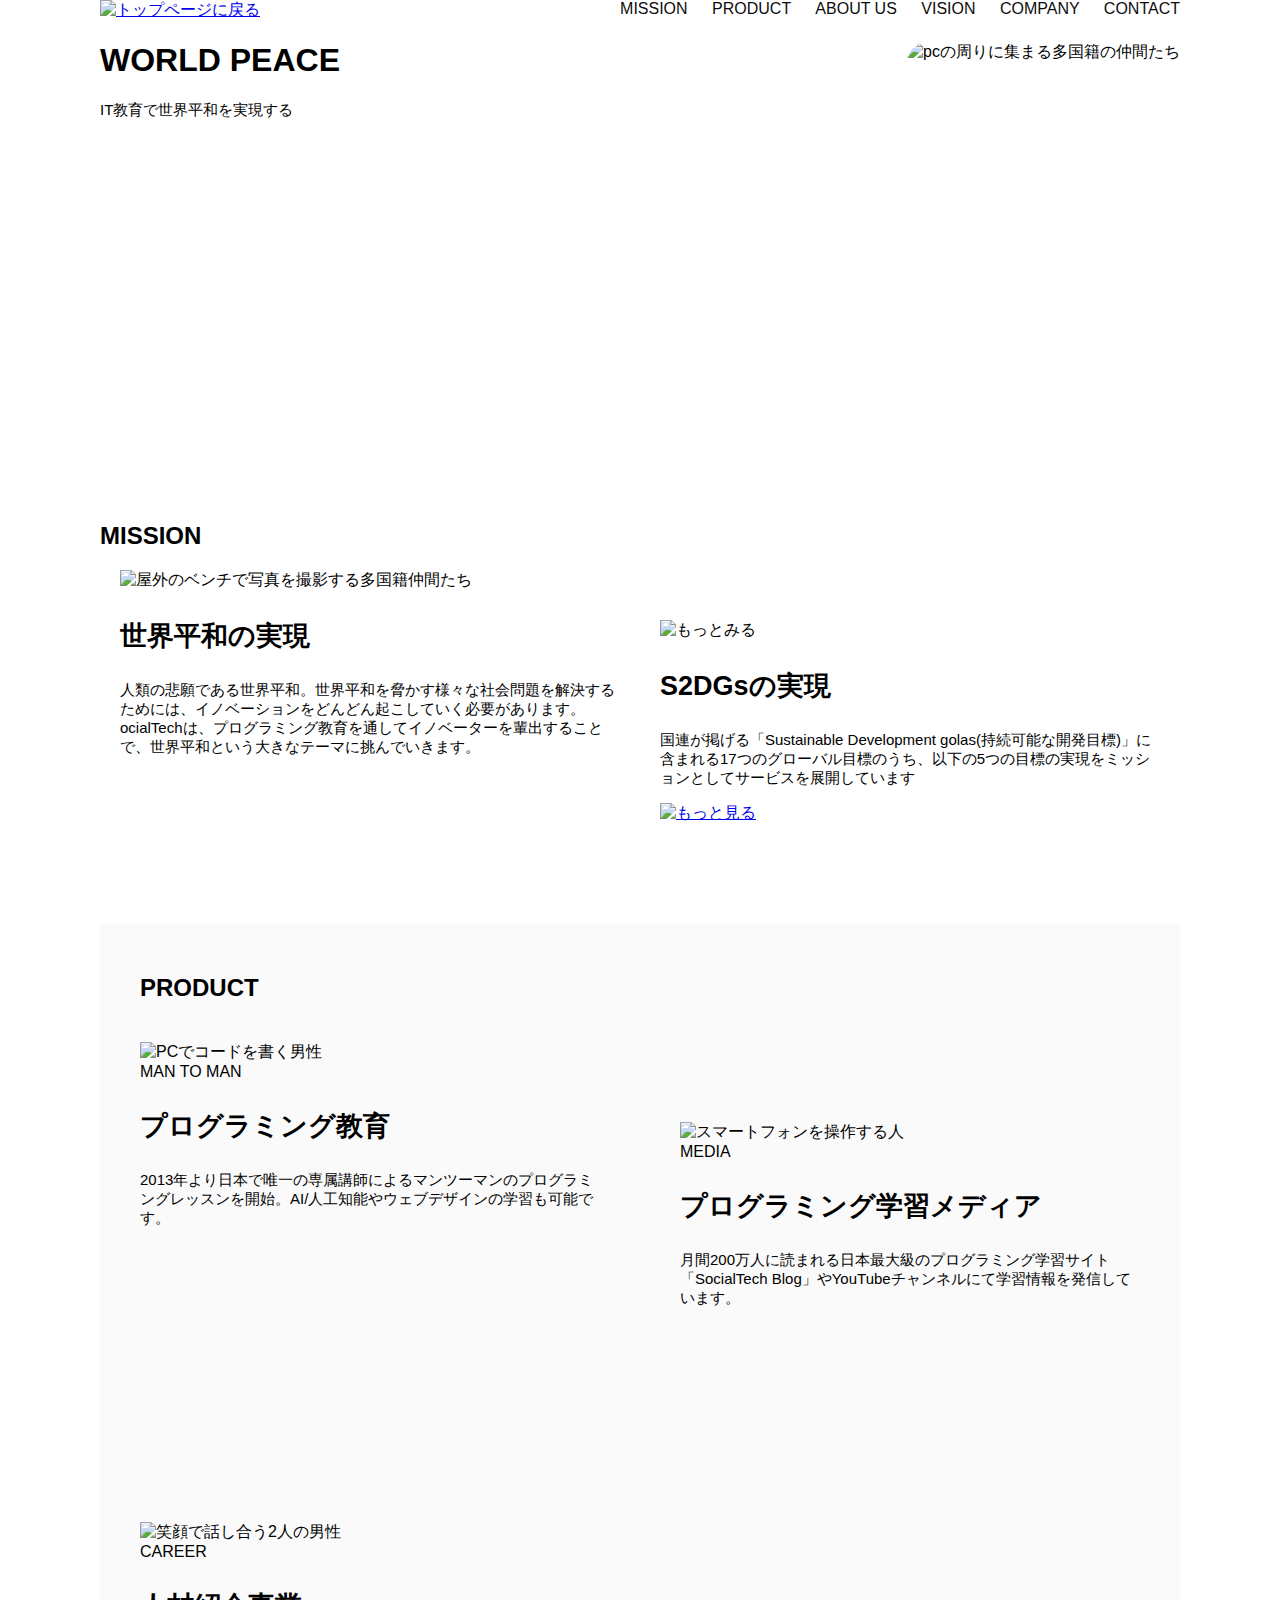
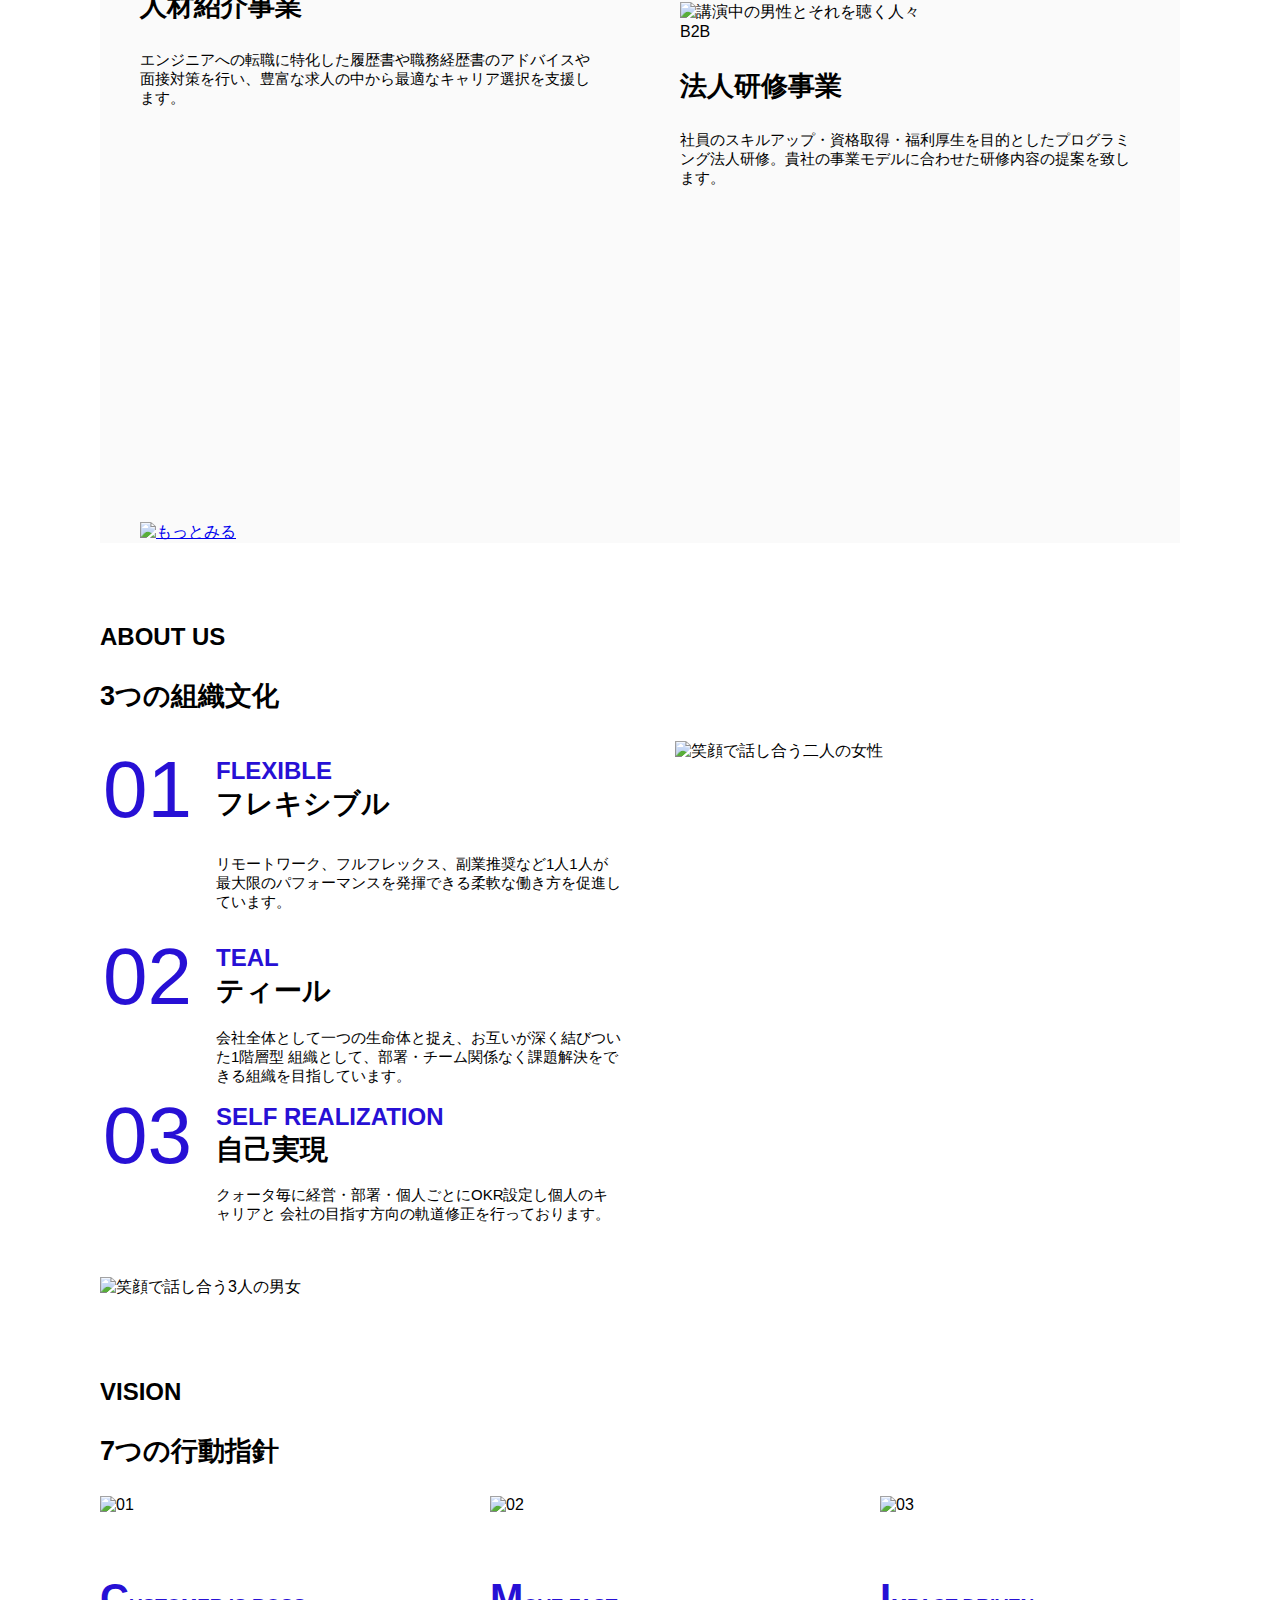
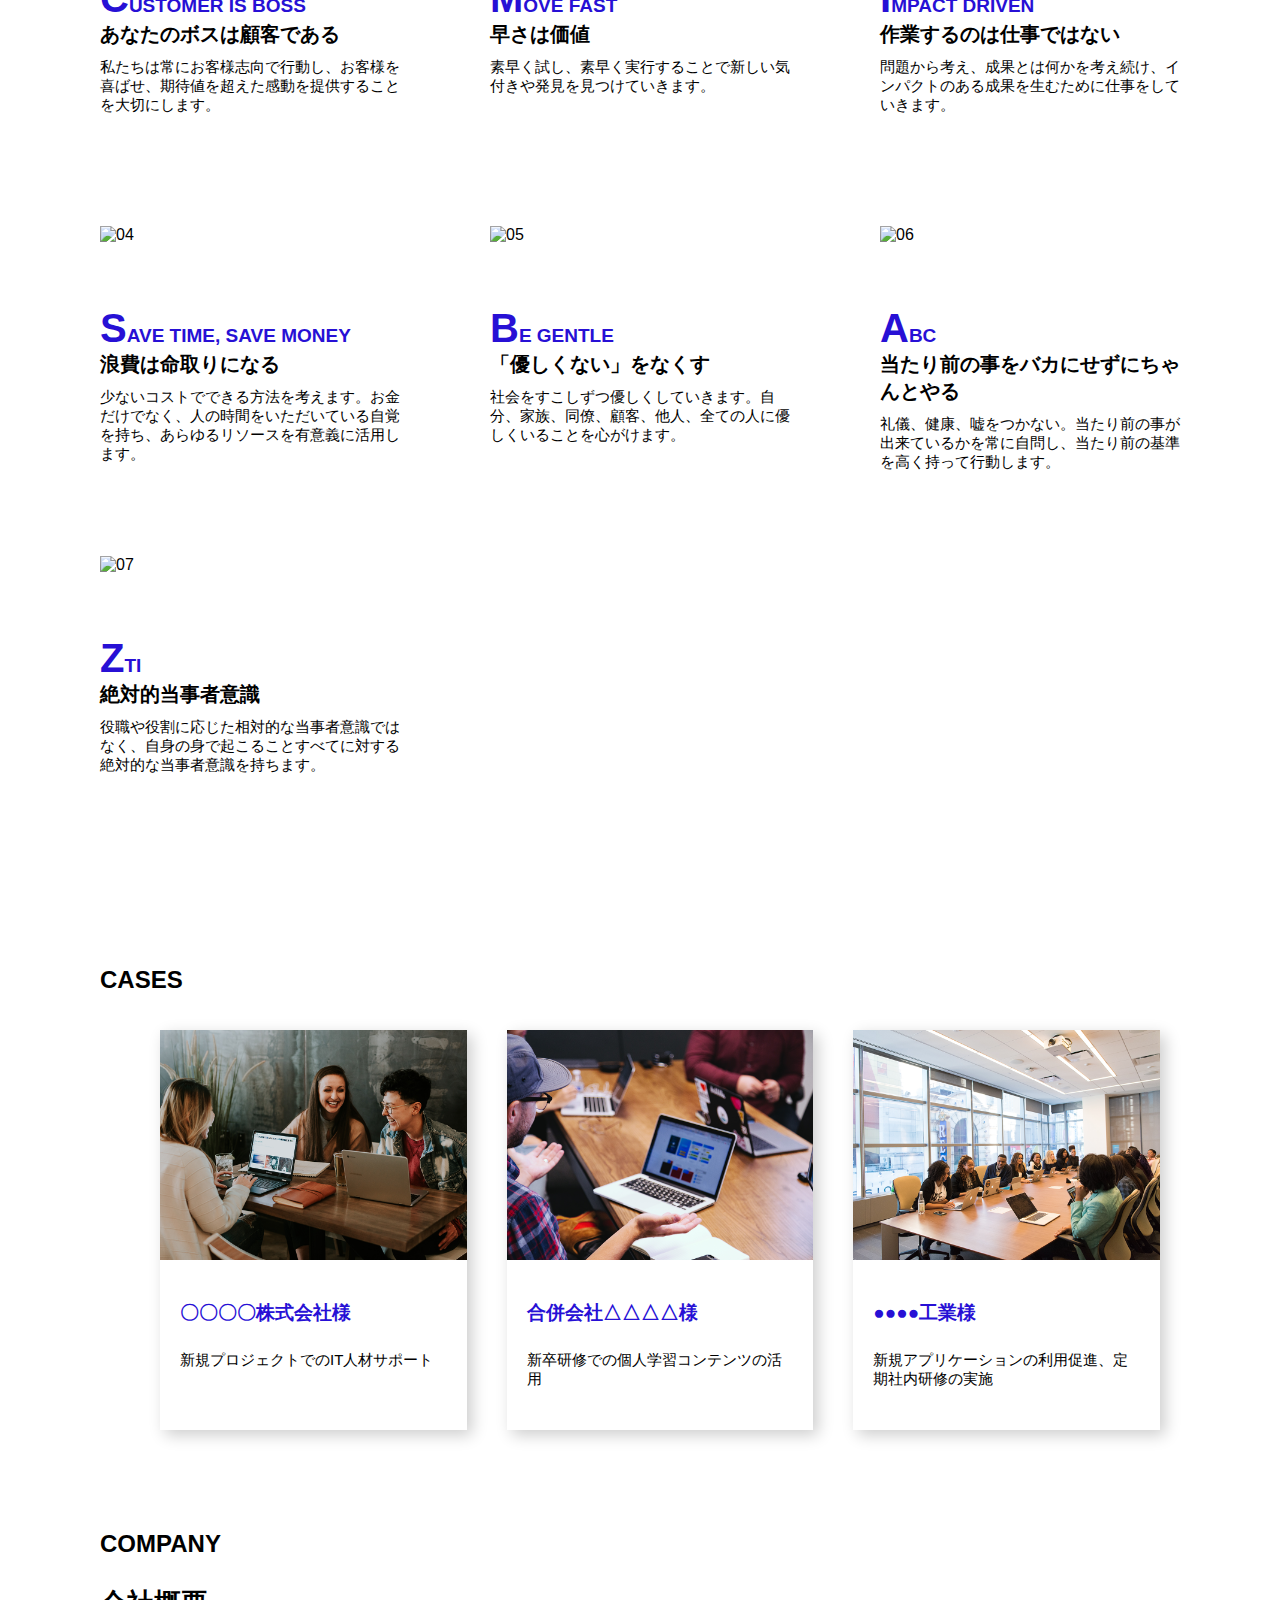
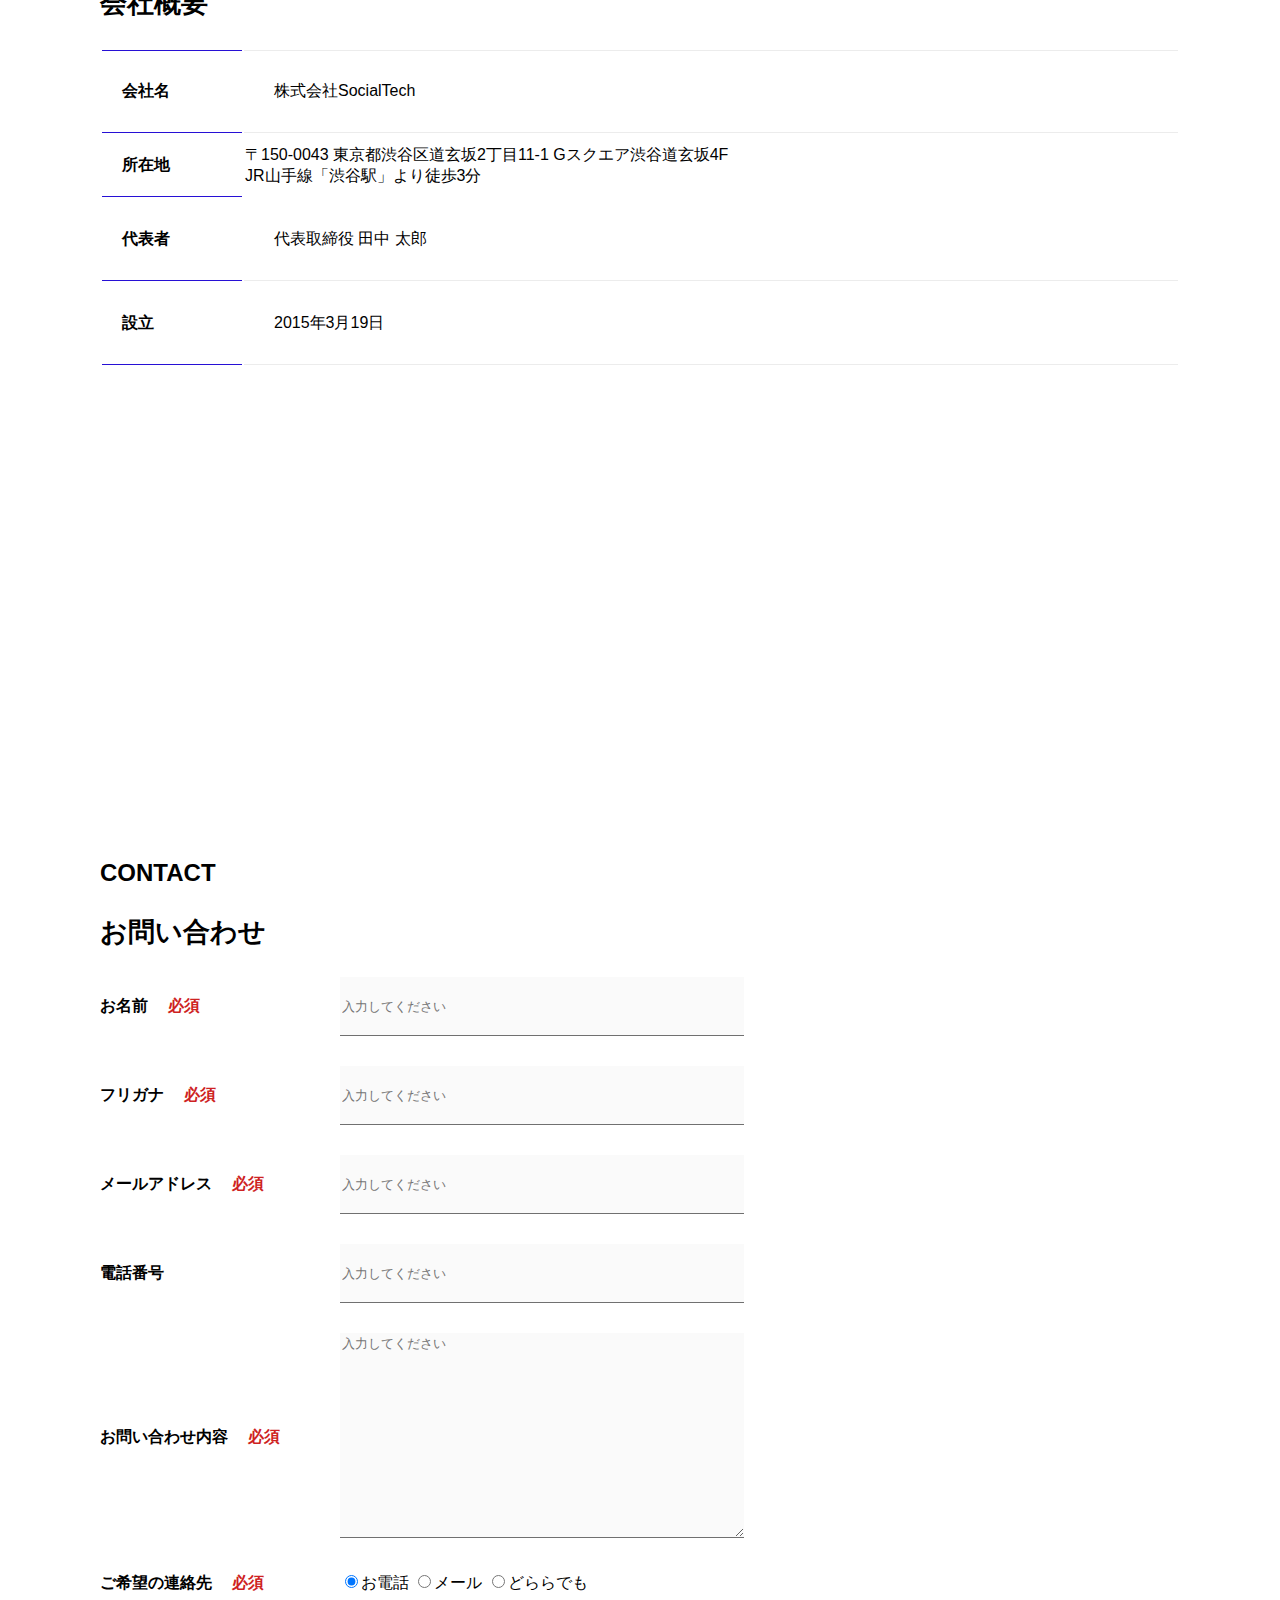
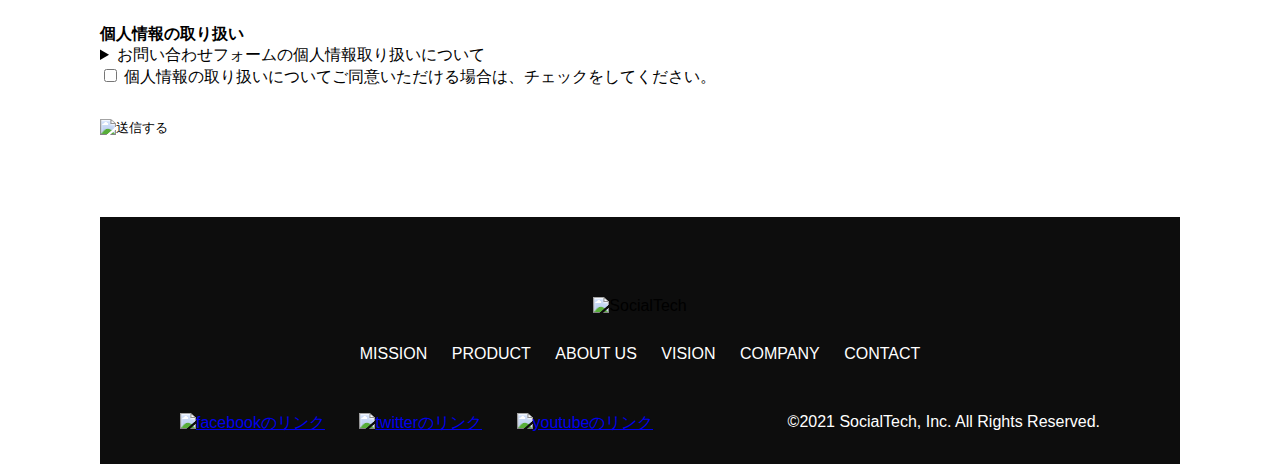
==== socialtech-kadai_012/index.html @ e7507e7c "socialtech-kadai_012" ====
<!DOCTYPE html>
<html>
<head>
    <title>SocialTech</title>
    <meta charset="utf8">
    <meta name="description" content="SocialTechはEdTech業界のリーディングカンパニーを目指します。">
    <meta name="viewport" content="width=device-width, initial-scale=1.0">
    <link rel="stylesheet" href="style.css">
</head>   
 <body>
  <header>
    <a href="index.html" id="logo"><img src="images/logo.png" alt="トップページに戻る"></a>
    <nav id="nav-pc">
     <a href="mission.html">MISSION</a>  
     <a href="product.html">PRODUCT</a> 
     <a href="index.html#aboutus">ABOUT US</a>
     <a href="index.html#vision">VISION</a>
     <a href="index.html#company">COMPANY</a>
     <a href="index.html#contact">CONTACT</a>
    </nav>
  </header>  
    <main>
        <article>
            <section id="main-visual">
                <div id="main-message">
                  <h1>WORLD PEACE</h1>
                  <p>IT教育で世界平和を実現する</p>  
                </div>
                <img src="images/index/index-main.png" alt="pcの周りに集まる多国籍の仲間たち">
            </section>
            <section id="mission">
                <h2 class="index-h2">MISSION</h2>
               <div id="mission-flex">
                <div>
                    <img id="mission-photo" src="images/index/index-mission.png" alt="屋外のベンチで写真を撮影する多国籍仲間たち">
                    <h3>世界平和の実現</h3>
                    <p>人類の悲願である世界平和。世界平和を脅かす様々な社会問題を解決するためには、イノベーションをどんどん起こしていく必要があります。ocialTechは、プログラミング教育を通してイノベーターを輩出することで、世界平和という大きなテーマに挑んでいきます。</p>
                </div> 
                 <div>  <!-- 子要素が横並びにならない原因わからず -->
                    <img id="s2dgs" src="images/index/s2dgs.png" alt="もっとみる">
                    <h3>S2DGsの実現</h3>
                    <P>国連が掲げる「Sustainable Development golas(持続可能な開発目標)」に含まれる17つのグローバル目標のうち、以下の5つの目標の実現をミッションとしてサービスを展開しています</P>
                    <a href="mission.html"><img src="images/button-more.png" alt="もっと見る"></a>
                </div>
               </div>
            </section>
            <section id="product"> 
                <h2 class="index-h2">PRODUCT</h2>
                    <div>
                      <div id="product-left">
                        <div>
                            <img class="product-photo" src="images/index/index-mantoman.png" alt="PCでコードを書く男性">
                            <div class="product-explain">
                              <span>MAN TO MAN</span>
                              <h3>プログラミング教育</h3>
                              <p>2013年より日本で唯一の専属講師によるマンツーマンのプログラミングレッスンを開始。AI/人工知能やウェブデザインの学習も可能です。</p>
                            </div>
                            </div>
                            <div>
                      <img class="product-photo" src="images/index/index-career.png" alt="笑顔で話し合う2人の男性">
                      <div class="product-explain">
                        <span>CAREER</span>
                        <h3>人材紹介事業</h3>
                        <p>エンジニアへの転職に特化した履歴書や職務経歴書のアドバイスや面接対策を行い、豊富な求人の中から最適なキャリア選択を支援します。</p>
                      </div>
                    </div>
                  </div>
                        <div id="product-right">
                            <div>
                                <img class="product-photo" src="images/index/index-media.png" alt="スマートフォンを操作する人">
                                <div class="product-explain">
                                  <span>MEDIA</span>
                                  <h3>プログラミング学習メディア</h3>
                                  <p>月間200万人に読まれる日本最大級のプログラミング学習サイト「SocialTech Blog」やYouTubeチャンネルにて学習情報を発信しています。</p>
                                </div>
                              </div>
                              <div>
                                <img class="product-photo" src="images/index/index-b2b.png" alt="講演中の男性とそれを聴く人々">
                                <div class="product-explain">
                                  <span>B2B</span>
                                  <h3>法人研修事業</h3>
                                  <p>社員のスキルアップ・資格取得・福利厚生を目的としたプログラミング法人研修。貴社の事業モデルに合わせた研修内容の提案を致します。</p>
                                </div>
                              </div>
                            </div>
                            </div>
                            <div>
                            <a id="product-more" href="product.html">
                              <img src="images/button-more.png" alt="もっとみる">
                            </a>
                            </div>
            </section>
            <section id="aboutus">
              <h2 class="index-h2">ABOUT US</h2>
              <h3>3つの組織文化</h3>
              <div>
                <table class="culture-table">
                <tr>
                  <td>
                    <span class="culture-num">01</span>
                  </td>
                <td>
                <span class="culture-en">FLEXIBLE</span>
                <span class="culture-jp">フレキシブル</span>
                </td>
                </tr>
                <td>

                </td>
                <td>
                  <p class="cultute-description">リモートワーク、フルフレックス、副業推奨など1人1人が最大限のパフォーマンスを発揮できる柔軟な働き方を促進しています。</p>
                </td>             
              </tr>
              <tr>
                <td>
                  <span class="culture-num">02</span>
                </td>
              <td>
                <span class="culture-en">TEAL</span>
                <span class="culture-jp" >ティール</span>
              </td>
              <tr>               
              </tr>
              <td>

              </td>
              <td>
                <p class="culture-discription">
              会社全体として一つの生命体と捉え、お互いが深く結びついた1階層型
                組織として、部署・チーム関係なく課題解決をできる組織を目指しています。  
                </p>
              </td>
            </tr>
              <tr>       
              <td>
                <span class="culture-num">03</span>
              </td>
              <td>
                <span class="culture-en">SELF REALIZATION</span>
                <span class="culture-jp">自己実現</span>
              </td>
              </tr>
              <tr>
                <td>

                </td>
                <td>
                  <p class="culture-discription">
                    クォータ毎に経営・部署・個人ごとにOKR設定し個人のキャリアと
                    会社の目指す方向の軌道修正を行っております。
                  </p>
                </td>
              </tr>
            </table>
            <img class="culture-img" src="images/index/index-aboutus1.png" alt="笑顔で話し合う二人の女性">
              </div>
              <img class="culture-img2" src="images/index/index-aboutus2.png" alt="笑顔で話し合う3人の男女">
            </section>
        </article>
        <section id="vision">
          <h2 class="index-h2">VISION</h2>
          <h3>7つの行動指針</h3>
          <div>
            <div class="vision-box">
              <img src="images/index/vision-01.png" alt="01">
              <span>
                <h4>CUSTOMER IS BOSS</h4>
                <h5>あなたのボスは顧客である</h5>
                <p>私たちは常にお客様志向で行動し、お客様を喜ばせ、期待値を超えた感動を提供することを大切にします。</p>
              </span>
            </div>
             <div class="vision-box">
               <img src="images/index/vision-02.png" alt="02">
               <span>
                 <h4>MOVE FAST</h4>
                 <h5>早さは価値</h5>
                 <p>素早く試し、素早く実行することで新しい気付きや発見を見つけていきます。</p>
               </span>
             </div>
             <div class="vision-box">
               <img src="images/index/vision-03.png" alt="03">
               <span>
                 <h4>IMPACT DRIVEN</h4>
                 <h5>作業するのは仕事ではない</h5>
                 <p>問題から考え、成果とは何かを考え続け、インパクトのある成果を生むために仕事をしていきます。</p>
               </span>
             </div>
             <div class="vision-box">
               <img src="images/index//vision-04.png" alt="04">
               <span>
                 <h4>SAVE TIME, SAVE MONEY</h4>
                 <h5>浪費は命取りになる</h5>
                 <p>少ないコストでできる方法を考えます。お金だけでなく、人の時間をいただいている自覚を持ち、あらゆるリソースを有意義に活用します。</p>
               </span>
             </div>
             <div class="vision-box">
               <img src="images/index/vision-05.png" alt="05">
               <span>
                 <h4>BE GENTLE</h4>
                 <h5>「優しくない」をなくす</h5>
                 <p>社会をすこしずつ優しくしていきます。自分、家族、同僚、顧客、他人、全ての人に優しくいることを心がけます。</p>
               </span>
             </div>
             <div class="vision-box">
               <img src="images/index/vision-06.png" alt="06">
               <span>
                 <h4>ABC</h4>
                 <h5>当たり前の事をバカにせずにちゃんとやる</h5>
                 <p>礼儀、健康、嘘をつかない。当たり前の事が出来ているかを常に自問し、当たり前の基準を高く持って行動します。</p>
               </span>
             </div>
             <div class="vision-box">
               <img src="images/index/vision-07.png" alt="07">
               <span>
                 <h4>ZTI</h4>
                 <h5>絶対的当事者意識</h5>
                 <p>役職や役割に応じた相対的な当事者意識ではなく、自身の身で起こることすべてに対する絶対的な当事者意識を持ちます。</p>
               </span>
             </div>
          </div>
        </section>
        <section id="cases">
          <h2 class="index-h2">CASES</h2>
          <ul>
            <li class="case-card">
          <img class="case-img" src="images/index/case-1.png" alt="仲良く語り合う3人">
          <div class="case-info">
            <h4 class="case-name">〇〇〇〇株式会社様</h4>
            <p class="case-contect">新規プロジェクトでのIT人材サポート</p>
          </div>
        </li>
          <li class="case-card">
          <img class="case-img" src="images/index/case-2.png" alt="PCでコンテンツを見る">
         <div class="case-info">
          <h4 class="case-name">合併会社△△△△様</h4>
          <p class="case-contect">新卒研修での個人学習コンテンツの活用</p>
         </div>
        </li>
        <li class="case-card">
          <img class="case-img" src="images/index/case-3.png" alt="社内研修中の会議室">
         <div class="case-info">
          <h4 class="case-name">●●●●工業様</h4>
          <p class="case-contect">新規アプリケーションの利用促進、定期社内研修の実施</p>
         </div>
        </li>
         </ul>
        </section>
        <section id="company">
            <h2 class="index-h2">COMPANY</h2>
            <h3>会社概要</h3>
            <table id="company-table">
              <tr>
                <th class="tableheader-first">会社名</th>
                <td class="cell-first">株式会社SocialTech</td>
              </tr>
              <tr>               
                <th class="tableheader">所在地</th>
                <td class="clel">〒150-0043 東京都渋谷区道玄坂2丁目11-1 Gスクエア渋谷道玄坂4F<br>JR山手線「渋谷駅」より徒歩3分</td>
              </tr>
              <tr>
                <th class="tableheader">代表者</th>
                <td class="cell">代表取締役 田中 太郎</td>
              </tr>
              <tr>
                <th class="tableheader">設立</th>
                <td class="cell">2015年3月19日</td>
              </tr>
            </table>
            <iframe src="https://www.google.com/maps/embed?pb=!1m18!1m12!1m3!1d3241.77717498251!2d139.693594875655!3d35.6578611725948!2m3!1f0!2f0!3f0!3m2!1i1024!2i768!4f13.1!3m3!1m2!1s0x60188b55ffeaaaab%3A0x552bb81dbe5fefb7!2z44CSMTUwLTAwNDMg5p2x5Lqs6YO95riL6LC35Yy66YGT546E5Z2C77yS5LiB55uu77yR77yR4oiS77yR77yR!5e0!3m2!1sja!2sjp!4v1704003211341!5m2!1sja!2sjp" width="600" height="450" style="border:0;" allowfullscreen="" loading="lazy" referrerpolicy="no-referrer-when-downgrade">
            </iframe>
        </section>
        <section id="contact">
           <h2 class="index-h2">CONTACT</h2>
           <h3>お問い合わせ</h3>
           <form>
            <div>
            <div class="contact-heading">
             <label class="contact-label">お名前<span class="contact-span">必須</span></label> 
            </div>
            <div>
              <input type="text" name="name" placeholder="入力してください" class="contact-textbox">
            </div>
          </div>
          <div>
            <div class="contact-heading">
              <label class="contact-label">フリガナ<span class="contact-span">必須</span></label>
            </div>
            <div>
              <input type="text" name="hurigana" placeholder="入力してください" class="contact-textbox">
            </div>
          </div>
          <div>
            <div class="contact-heading">
              <label class="contact-label">メールアドレス<span class="contact-span">必須</span></label>
            </div>
          <div>
            <input type="text" name="email" placeholder="入力してください" class="contact-textbox">
          </div>
          </div>
          <div>
            <div class="contact-heading">
              <label class="contact-label">電話番号</label>
            </div>
            <div>
              <input type="text" name="tel" placeholder="入力してください" class="contact-textbox">
            </div>
          </div>
          <div>
            <div class="contact-heading">
              <label class="contact-label">お問い合わせ内容<span class="contact-span">必須</span></label>
            </div>
            <div>
              <textarea  class="contact-textarea" placeholder="入力してください" name="message"></textarea>
            </div>
          </div>
          <div>
            <div class="contact-heading">
              <label class="contact-label">ご希望の連絡先<span class="contact-span">必須</span></label>
            </div>
            <div>
              <input class="radiobutton" type="radio" value="tel" name="contact" checked><label>お電話</label>
              <input class="radiobutton" type="radio" value="mail" name="contact"><label>メール</label>
              <input class="radiobutton" type="radio" value="both" name="contact"><label>どららでも</label>
            </div>
            </div>
            <div class="contact-heading">
              <div class="contact-label">
                <label class="contact-label">個人情報の取り扱い</label>
              </div>
              <div>
                <details>
                  <summary>お問い合わせフォームの個人情報取り扱いについて</summary>
                  <div>
                    <span>1,組織の名称又は氏名</span><br>
                    株式会社SocialTech<br><br>
                    <span>２．個人情報保護管理者（若しくはその代理人）の氏名又は職名、所属及び連絡先
                     鈴木 一郎 コーポレート部</span><br>
                     メールアドレス:support@socialtech.net<br>
                   TEL:03-xxxx-xxxx<br>
                   <span>３．個人情報の利用目的</span><br>
                   ・本サービス及び本サービスに関連する情報の提供又はそれらに関する連絡のため<br>
                   ・ユーザーの本人確認のため<br>
                   ・当社サービスのご案内のため<br>
                   ・当社の商品等の広告または宣伝（電子メールによるものを含むものとします。）<br><br>
                   <span>４．個人情報の取り扱い業務の委託</span><br>
                   個人情報の取扱業務の全部または一部を外部に業務委託する場合があります。<br>
                   その際、弊社は、個人情報を適切に保護できる管理体制を敷き実行していることを条件として<br>
                   委託先を厳選したうえで、機密保持契約を委託先と締結し、お客様の個人情報を厳密に管理させます。<br><br>
                   <span>５．個人情報の開示等の請求</span><br>
                   お客様は、弊社に対してご自身の個人情報の開示等（利用目的の通知、開示、内容の訂正・追加・削除、利用の停止または消去、第三者への提供の停止）に関して、当社問合わせ窓口に申し出ることができます。<br>
                   その際、弊社はお客様ご本人を確認させていただいたうえで、合理的な期間内に対応いたします。<br><br>
                   なお、個人情報に関する弊社問合わせ先は、次の通りです。<br><br>
                   株式会社SocialTech 個人情報問合せ窓口<br>
                   〒150-0043 東京都渋谷区道玄坂2丁目11-1 Ｇスクエア渋谷道玄坂 4F<br>
                   メールアドレス:support@socialtech.net TEL:03-xxxx-xxxx<br><br>
                   <span>６．個人情報を提供されることの任意性について</span><br><br>
                   お客様がご自身の個人情報を弊社に提供されるか否かは、お客様のご判断によりますが、もしご提供されない場合には、適切なサービスが提供できない場合がありますので予めご了承ください。
                  </div>
                </details>
                <input type="checkbox" name="agree">
                <span>個人情報の取り扱いについてご同意いただける場合は、チェックをしてください。</span>
              </div>
            </div>
            <input type="image" src="images/button-submit.png" alt="送信する">
           </form>
        </section>

        <footer>
          <div id="footer-logo">
            <img src="images/logo-sp.png" alt="SocialTech">
          </div>
          <div id="footer-link">
            <a href="mission.html">MISSION</a>
            <a href="product.html">PRODUCT</a>
            <a href="index.html#aboutus">ABOUT US</a>
            <a href="index.html#vision">VISION</a>
            <a href="index.html#company">COMPANY</a>
            <a href="index.html#contact">CONTACT</a>
          </div>  
          <div id="sns-footer">
            <a href="https://www.facebook.com/sejuku2013"><img src="images/button-facebook.png" alt="facebookのリンク"></a>
            <a href="https://twitter.com/samuraijuku"><img src="images/button-twitter.png" alt="twitterのリンク"></a>  
            <a href="https://www.youtube.com/channel/UCCFOQO5aDK0xXam4cUQXT8g"><img src="images/button-youtube.png" alt="youtubeのリンク"></a>
            <span id="copyright">&copy;2021 SocialTech, Inc. All Rights Reserved.</span>
          </div>
      </footer>
    </main>
  </body>  
  </html>
---- socialtech-kadai_012/style.css ----
body{font-family:  "Source Sans Pro", "Hiragino Kaku Gothic ProN", Meiryo, Arial, sans-serif;}
p{font-size: 15px;}
body{
    max-width: 1080px; 
    min-width: 960px;
    margin: 0 auto 0 auto;
}
header{
    display: flex;
    justify-content: space-between;
}
nav-pc{
    text-align: right;
    font-size: 14px;
    padding: top 15px;
}
#nav-pc>a{
    text-decoration: none;
    margin-left:20px ;
}
#nav-pc>a:link{
    color: #0d0d0d;
}
#nav-pc>a:visited{
    color: #0d0d0d;
}
#nav-pc>a:hover{
    color: #0d0d0d;
    text-decoration: underline;
}
#nav-pc>a:active{
    color: #0d0d0d;
}
#main-visual{
    position: relative;
    height: 400px;
}
#main-mesage{
    position: absolute;
    top: 0px; left: 0px;
    background-color: #2710d5;
    color: #ffffff;
    border-radius:0 0 476px 0 ;
    max-width: 620px;
    height: 100%;
    width: 100%;
    z-index: 11;
}
#main-mesage>h1{
    font-size: 60px;
    font-weight: bold;
    margin: 100px 0 0 50px;
}
#main-mesage>p{
    font-size: 28px;
    margin: 0 0 0 50px;
}
#main-visual > img {
    max-width: 620px;
    border-radius: 476px 0 0 0;
    position: absolute;
    top: 0;
    right: 0;
    z-index: 10;
}
h2{
    margin: 40px 0 0 0;
}
h2::after{
    content: url(images/line.png);
    margin-left: 10px;
}
h3{
    font-size: 27px;
}
#mission-flex{
    width: 100%;
    display: flex;
}
#mission{
    margin: 80px auto 80px auto;
    width: 100%;
}
#mission {
    margin: 80px auto 80px auto;
    width: 100%;
  }
  
  #mission-flex {
    width: 100%;
    display: flex;
  }
  #mission-flex>div{
    width: 50%;
    margin: 20px;
  }
  #mission-photo{
    width: 100%;
  }
  #s2dgs{
    margin-top: 50px;
    width: 100%;
  }
  #product {
    background-color: #fafafa;
    margin: 80px 0 80px 0;
    padding: 10px 40px 0px 40px;
  }
  
  /* 外枠 */
  #product > div {
    margin-top: 40px;
    display: flex;
  }
  
  /* 左のカラム */
  #product-left {
    width: 50%;
    margin-right: 20px;
  }
  
  /* 右のカラム */
  #product-right {
    width: 50%;
    margin-left: 20px;
    margin-top: 80px;
  }
  
  /* 画像＋説明の枠 */
  #product-left > div {
    position: relative;
    height: 480px;
    margin-right: 20px;
  }
  #product-right > div {
    position: relative;
    height: 480px;
    margin-left: 20px;}
    #aboutus{
       margin: 80px auto 80px auto;
    }
    #aboutus>div{
      display: flex;
    }
    .culture-img{
      width: 100%;
      align-self: flex-start;
    }
    .culture-img2{
      margin-top: 50px;
      width: 100%;
    }
    .culture-table{
      margin-right: 50px;
     }
     .culture-num{
      font-size: 80px;
      color: #2710d5;
      margin: 0 20px 0 0;
     }
     .culture-en{
      color: #2710d5;
      font-weight: bold;
      font-size: 24px;
      display: block;
     }
     .culture-jp{
      font-size: 28px;
      font-weight: bold;
     }
     .culture-discription{
      margin: 0;
     }
     footer{
      background-color: #0d0d0d;
      text-align: center;
      padding: 80px 80px 30px 80px;
       }
       #footer-logo{
          margin-bottom: 30px;
       }
       #footer-link{
        margin-bottom: 50px;
       }
       #footer-link>a{
        text-decoration: none;
        margin: 10px;
       }
       #footer-link>a:link{
        color: #ffffff;
       }
       #fooetr-link>a:visited{
        color: #ffffff;
       }
       #footer-link>a:hover{
        color: #ffffff;
        text-decoration: underline;
       }
       #footer-link>a:active{
        color: #ffffff;
       }
       
       #footer-link {
        margin-bottom: 50px;
      }
      #footer-link > a {
        text-decoration: none;
        margin: 10px;
      }
      #footer-link > a:link {
        color: #ffffff;
      }
      #footer-link > a:visited {
        color: #ffffff;
      }
      #footer-link > a:hover {
        color: #ffffff;
        text-decoration: underline;
      }
      #footer-link > a:active {
        color: #ffffff;
      }  
      #sns-footer{
        text-align: left;
        width: 100%;
      }
      #sns-footer>a{
        margin-right: 30px;
      }
      #copyright{
        color: #ffffff;
        float: right;
      }
      #vision {
        margin: 80px auto 80px auto;
      }
      
      /* セクション内の外枠 */
      #vision > div {
        width: 100%;
        display: flex;
        justify-content: space-between;
        flex-wrap: wrap;
      }
      
      /* 7つの行動指針の枠 */
      .vision-box {
        width: 300px;
        height: 300px;
        margin-bottom: 30px;
        position: relative;
      }
      .vision-box>img{
        width: 100%;
        height: auto;
        position: absolute;
       top: 0;
       left: 0;
       z-index: 30;
      }
      .vision-box>span{
        position: absolute;
        top: 0;
        left: 0;
        z-index: 31;
        margin-right: 20;
      }
      .vision-box>span>h4{
        color:  #2710d5;
        font-size: 19px;
        margin: 80px 0 0 0;
      }
      .vision-box>span>h4::first-letter{
        font-size: 40px;
      }
      .vision-box>span>h5{
        font-size: 20px;
        margin: 0 0 0 0 ;
      }
      .vision-box>span>p{
        margin: 10px 0 0 0 ;
      }
      #company{
        margin: 80px auto 80px auto;
      }
   #company-table {
    width: 100%;
  }
 
  .tableheader {
    text-align: left;
    padding: 20px;
    border-bottom-color: #2710d5;
    border-bottom-width: 1px;
    border-bottom-style: solid;
    width: 100px;
  }
 
  .tableheader-first {
    text-align: left;
    padding: 20px;
    border-bottom-color: #2710d5;
    border-bottom-width: 1px;
    border-bottom-style: solid;
    border-top-color: #2710d5;
    border-top-width: 1px;
    border-top-style: solid;
    width: 100px;
  }
 
  .cell {
    padding: 30px;
    border-bottom-color: #ececec;
    border-bottom-width: 1px;
    border-bottom-style: solid;
  }
 
  .cell-first {
    padding: 30px;
    border-bottom-color: #ececec;
    border-bottom-width: 1px;
    border-bottom-style: solid;
    border-top-color: #ececec;
    border-top-width: 1px;
    border-top-style: solid;
  }
  #company>iframe{
    width: 100%;
    height: 368px;
    margin-top: 40px;
  }
  #contact{
    margin: 80px auto 80px auto;
  }
  #contact>form>div{
    display: flex;
    flex-direction: row;
    flex-wrap: wrap;
    padding-bottom: 30px;
  }
  .contact-heading{
    width: 240px;
    align-self: center;
  }
  .contact-label{
    font-weight: bold;
  }
  .contact-span{
    color:  #ce2222;
    margin: 0 0 0 20px;
    font-weight: bold;
  }
  .contact-textbox{
    border-top: 0;
    border-left: 0;
    border-right: 0;
    border-bottom-width:1px ;
    border-bottom-color: #707070;
    border-bottom-style: solid;
    background-color: #fafafa;
    width: 400px;
    height: 56px;
  }
  .contact-textarea{
    border-top: 0;
    border-left: 0;
    border-right: 0;
    border-bottom-width:1px ;
    border-bottom-color:  #707070;
    border-bottom-style:solid ;
    background-color: #fafafa;
    width: 400px;
    height: 200px;
      }
      details {
        width: 700px;
      }
      details > div {
        background-color: #fafafa;
        padding: 20px;
      } 
      details > div > span {
        font-weight: bold;
      }
      #cases{
        margin: 40px 0 40px 0;
        width: 100%;
      }
      ul{
        list-style-type: none;
        display: flex;
        justify-content: space-between; 
      }
      li{
        width: 100%;
        margin: 20px;
      }
.case-img{
  width: 100%;
}
.case-card{
  background-color: #FFFFFF;
  min-height: 400px;
  box-shadow: 5px 5px 15px rgba(0,0,0,0.2);
}
.case-info{
  padding: 10px 20px 10px 20px;
}
.case-name{
  color: #2710d5;
  font-size: 19px;
}
.case-content{
  font-size: 14px;
}
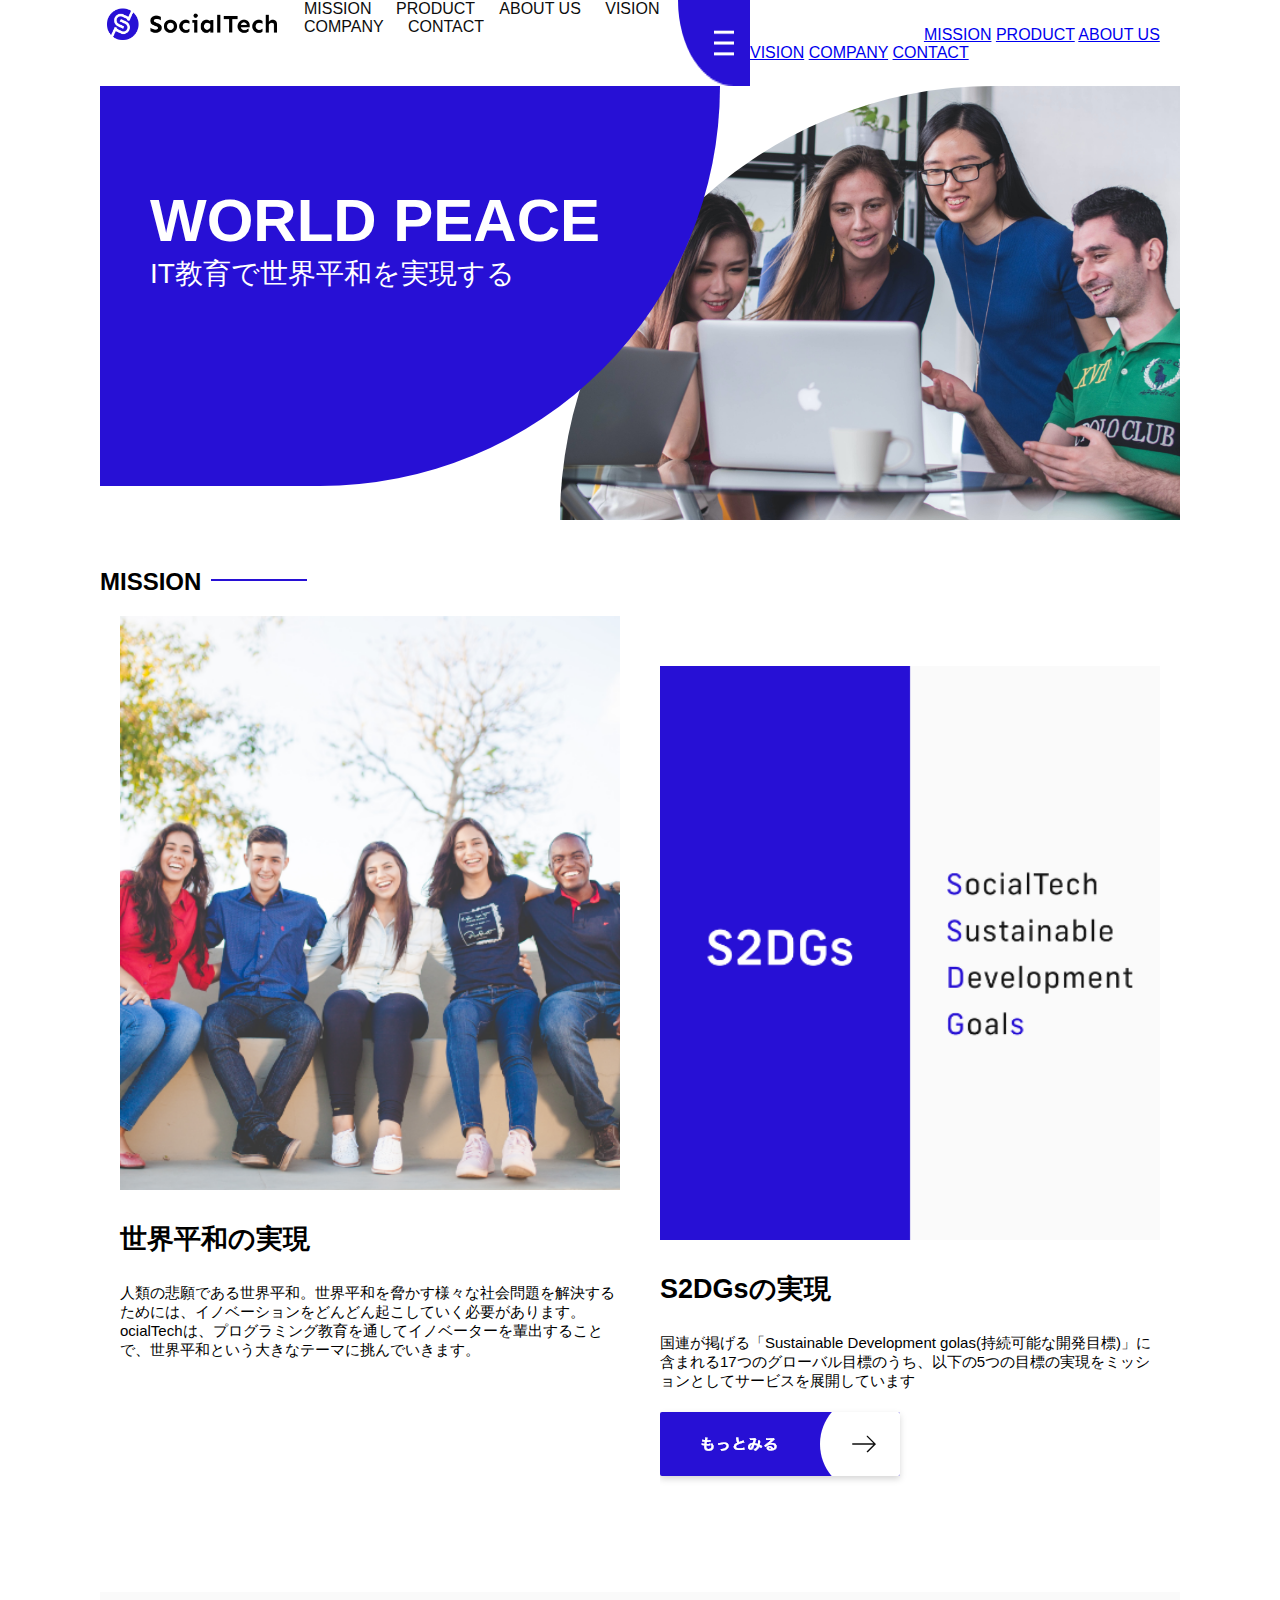
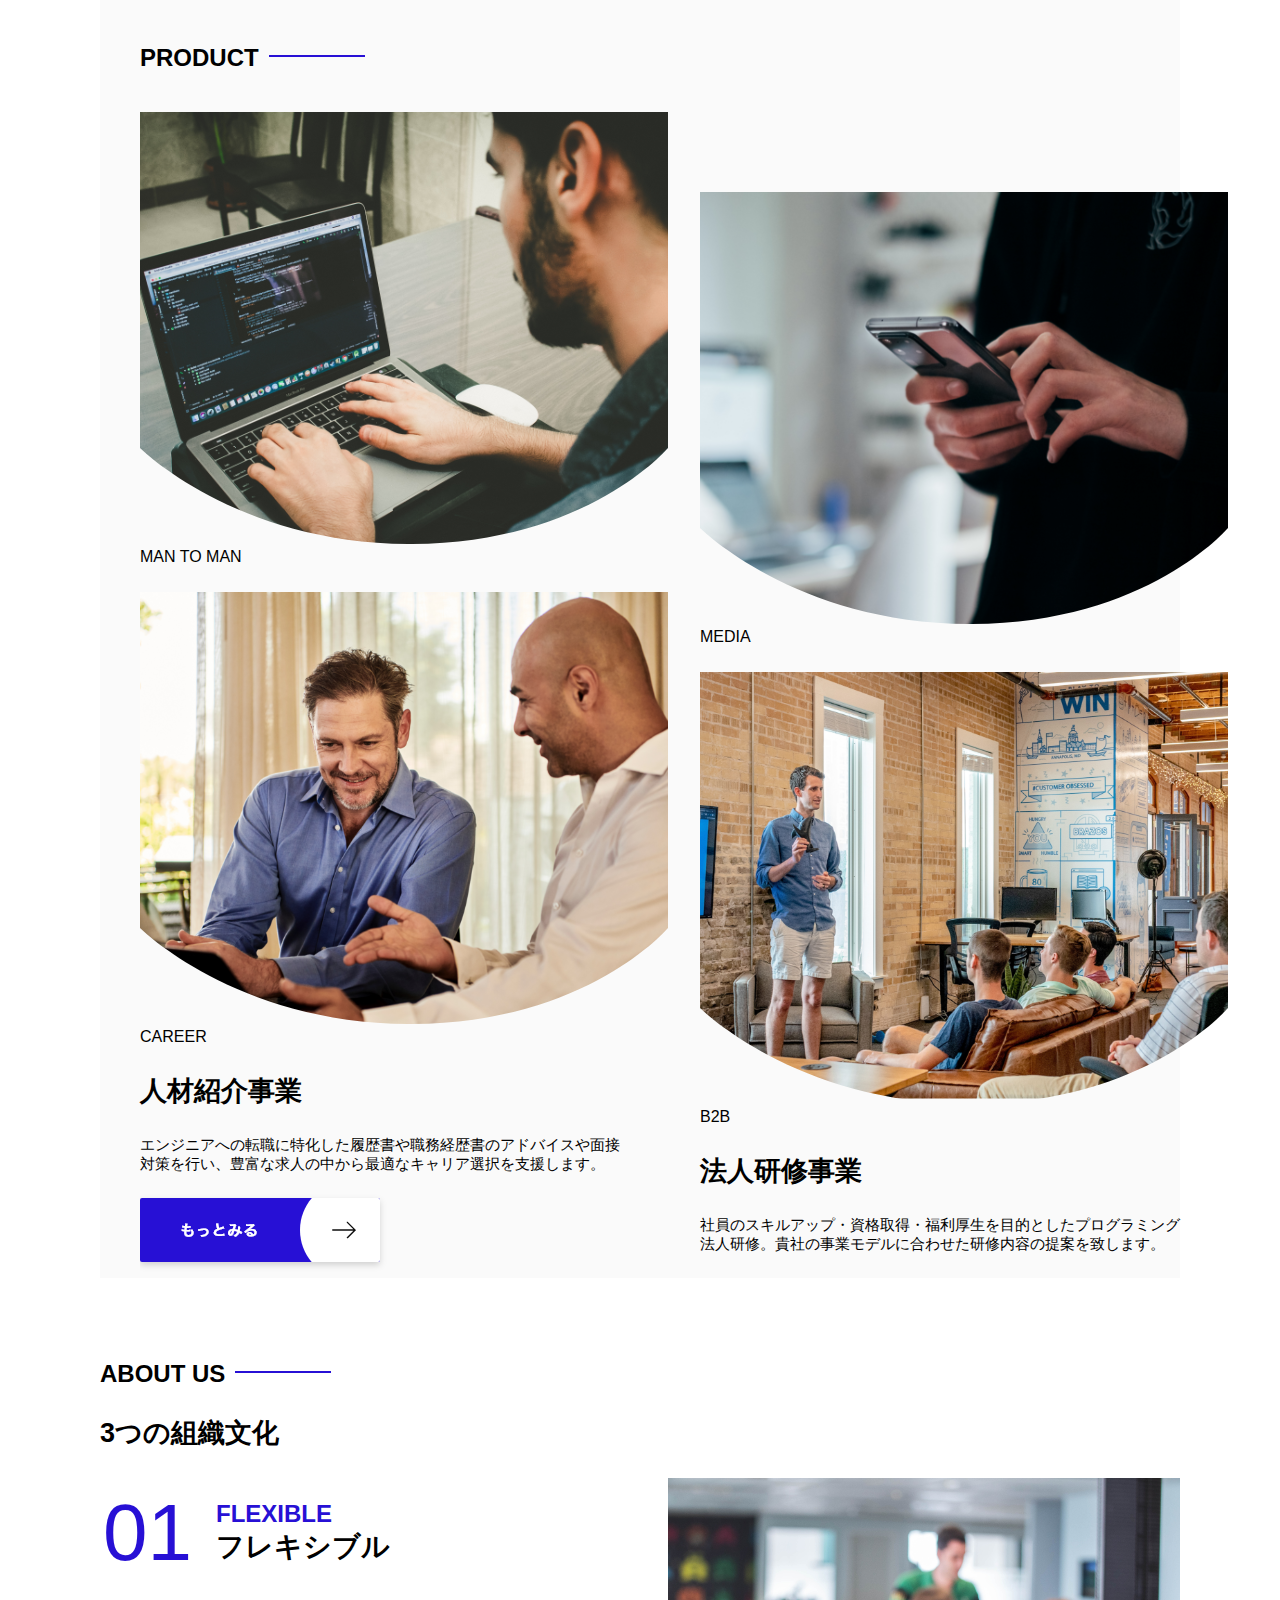
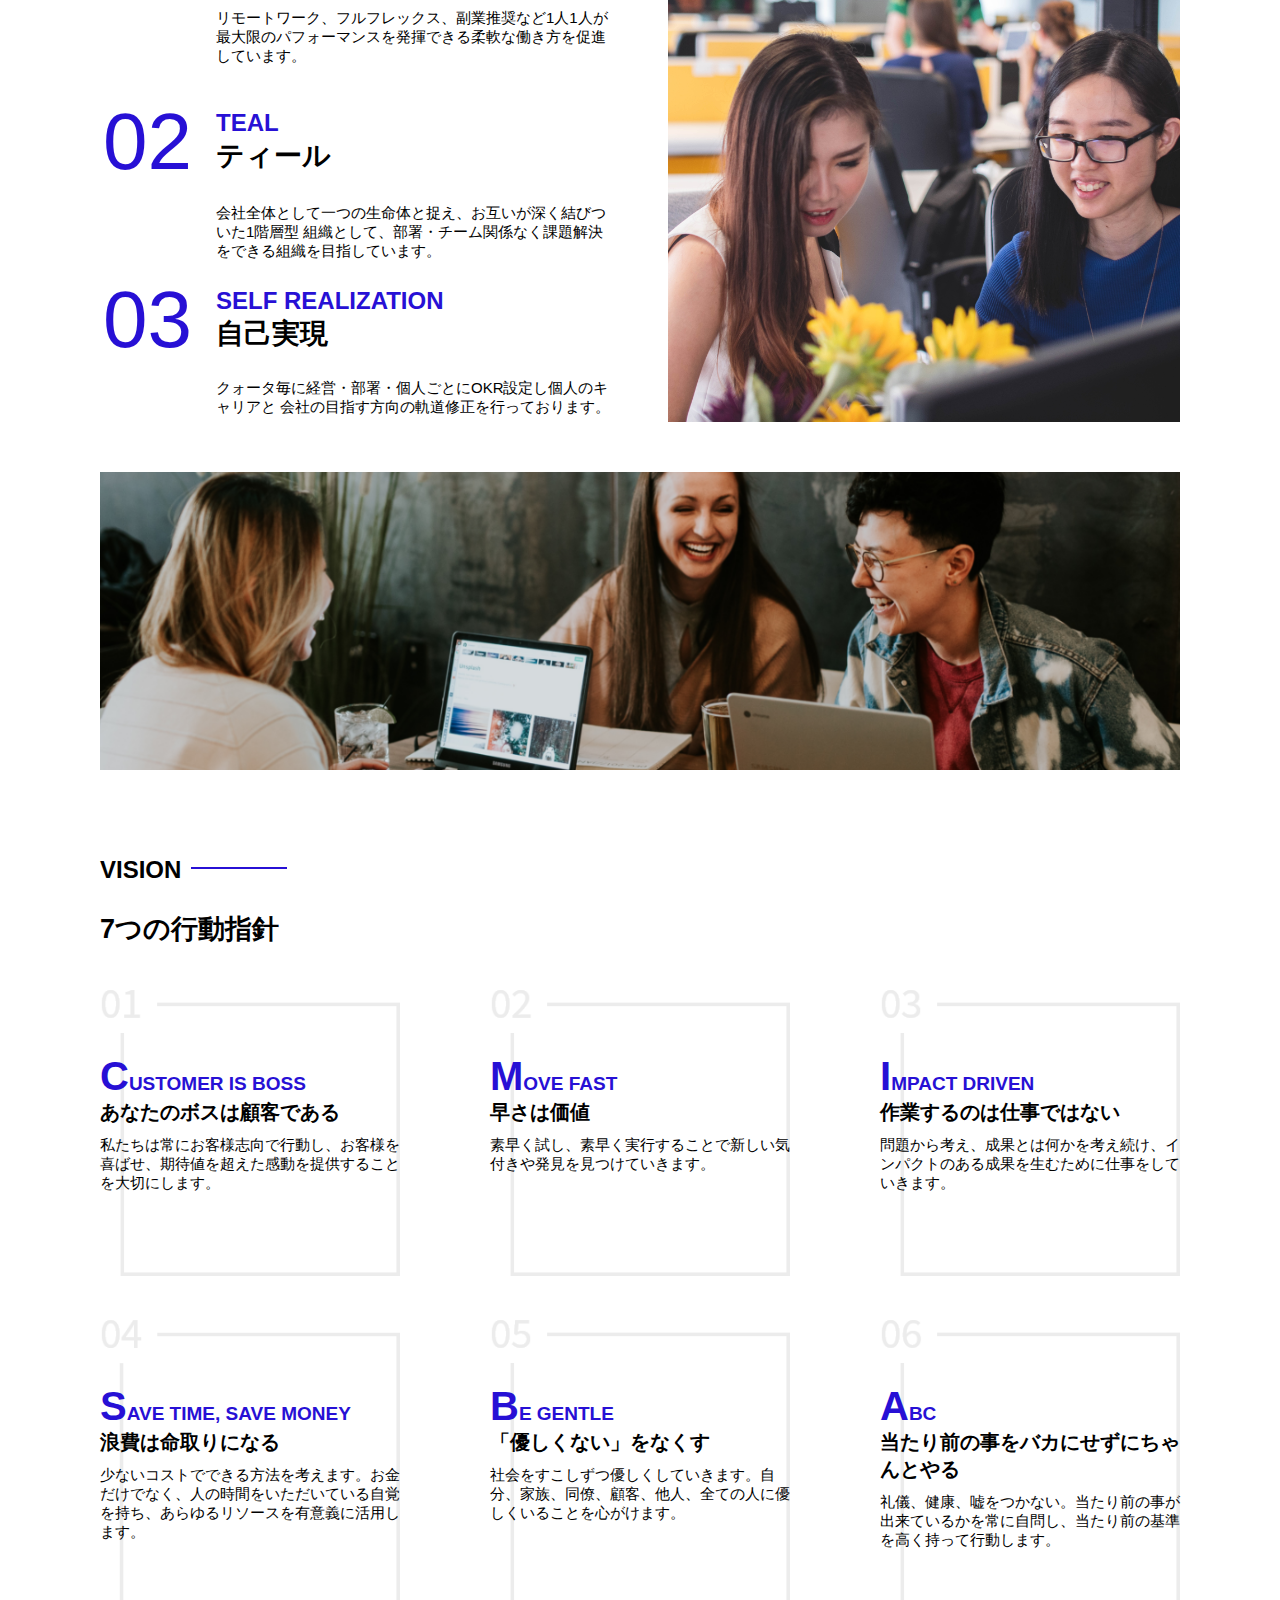
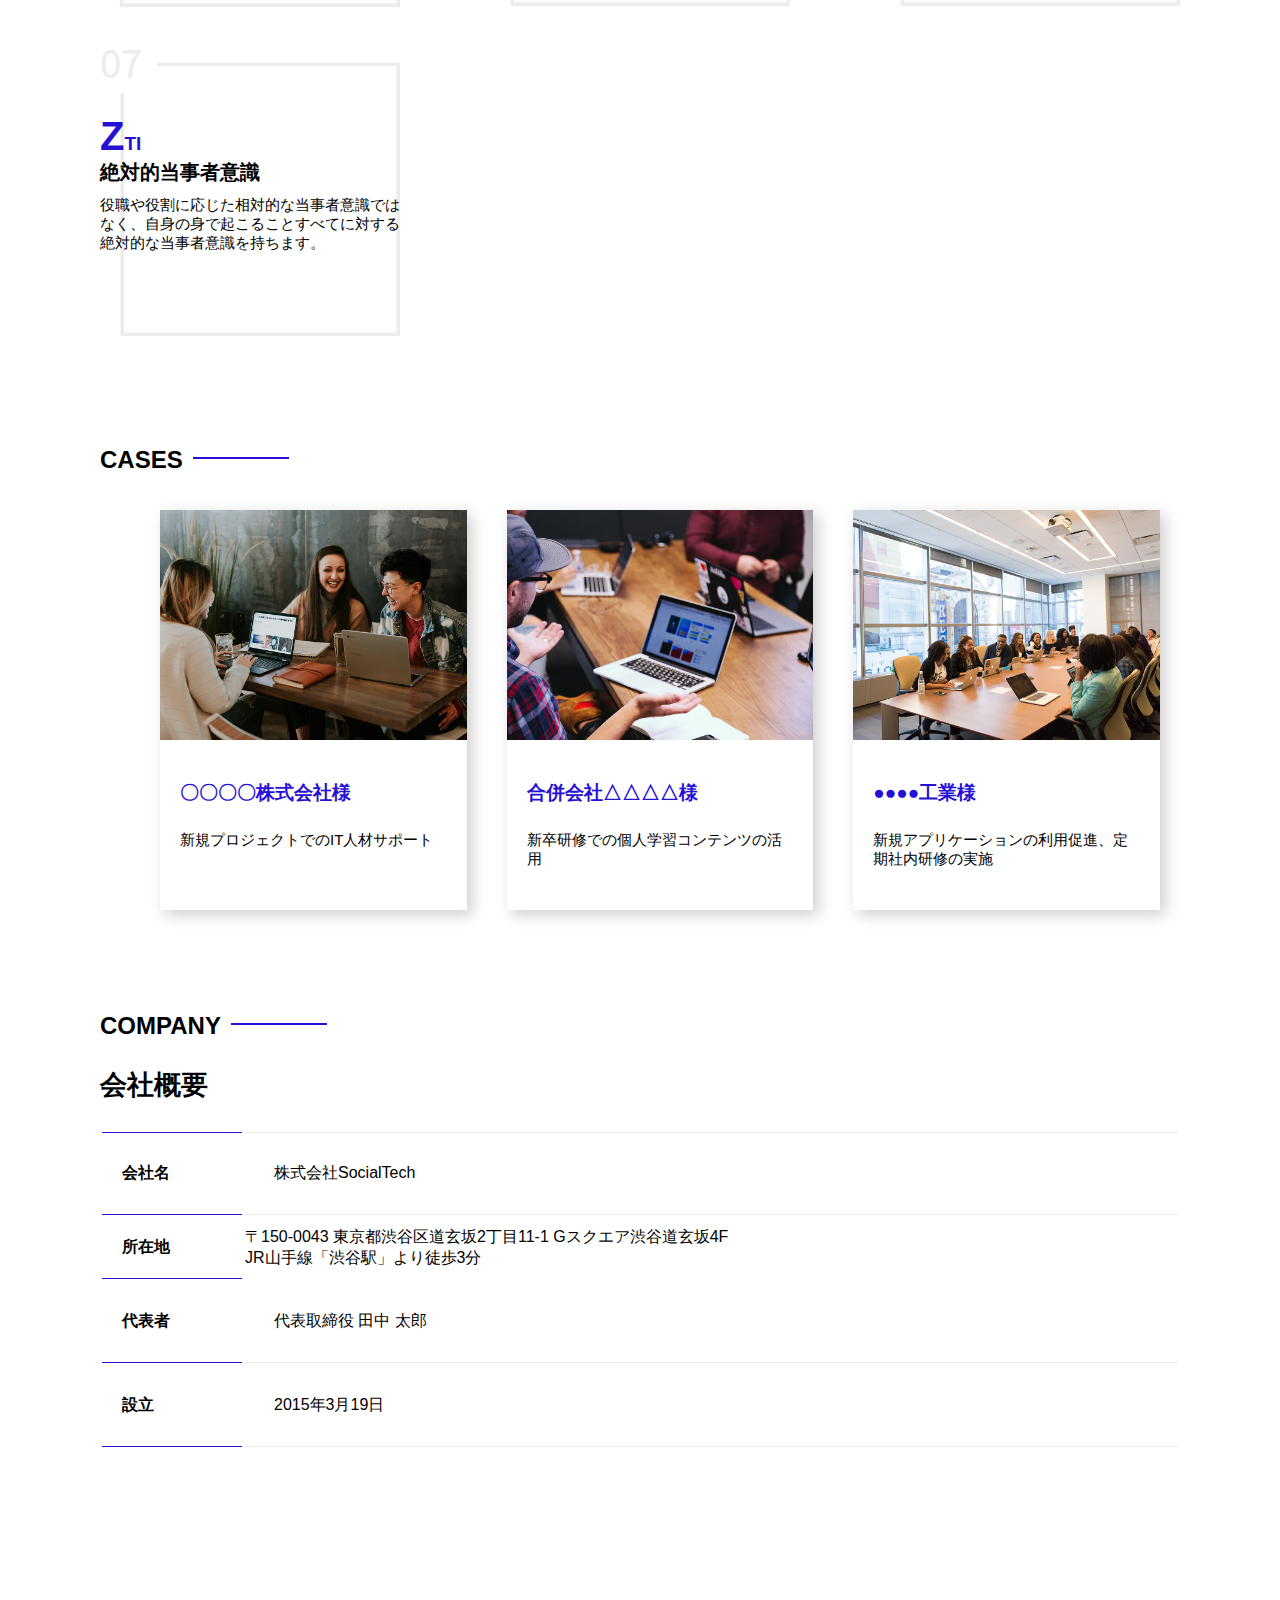
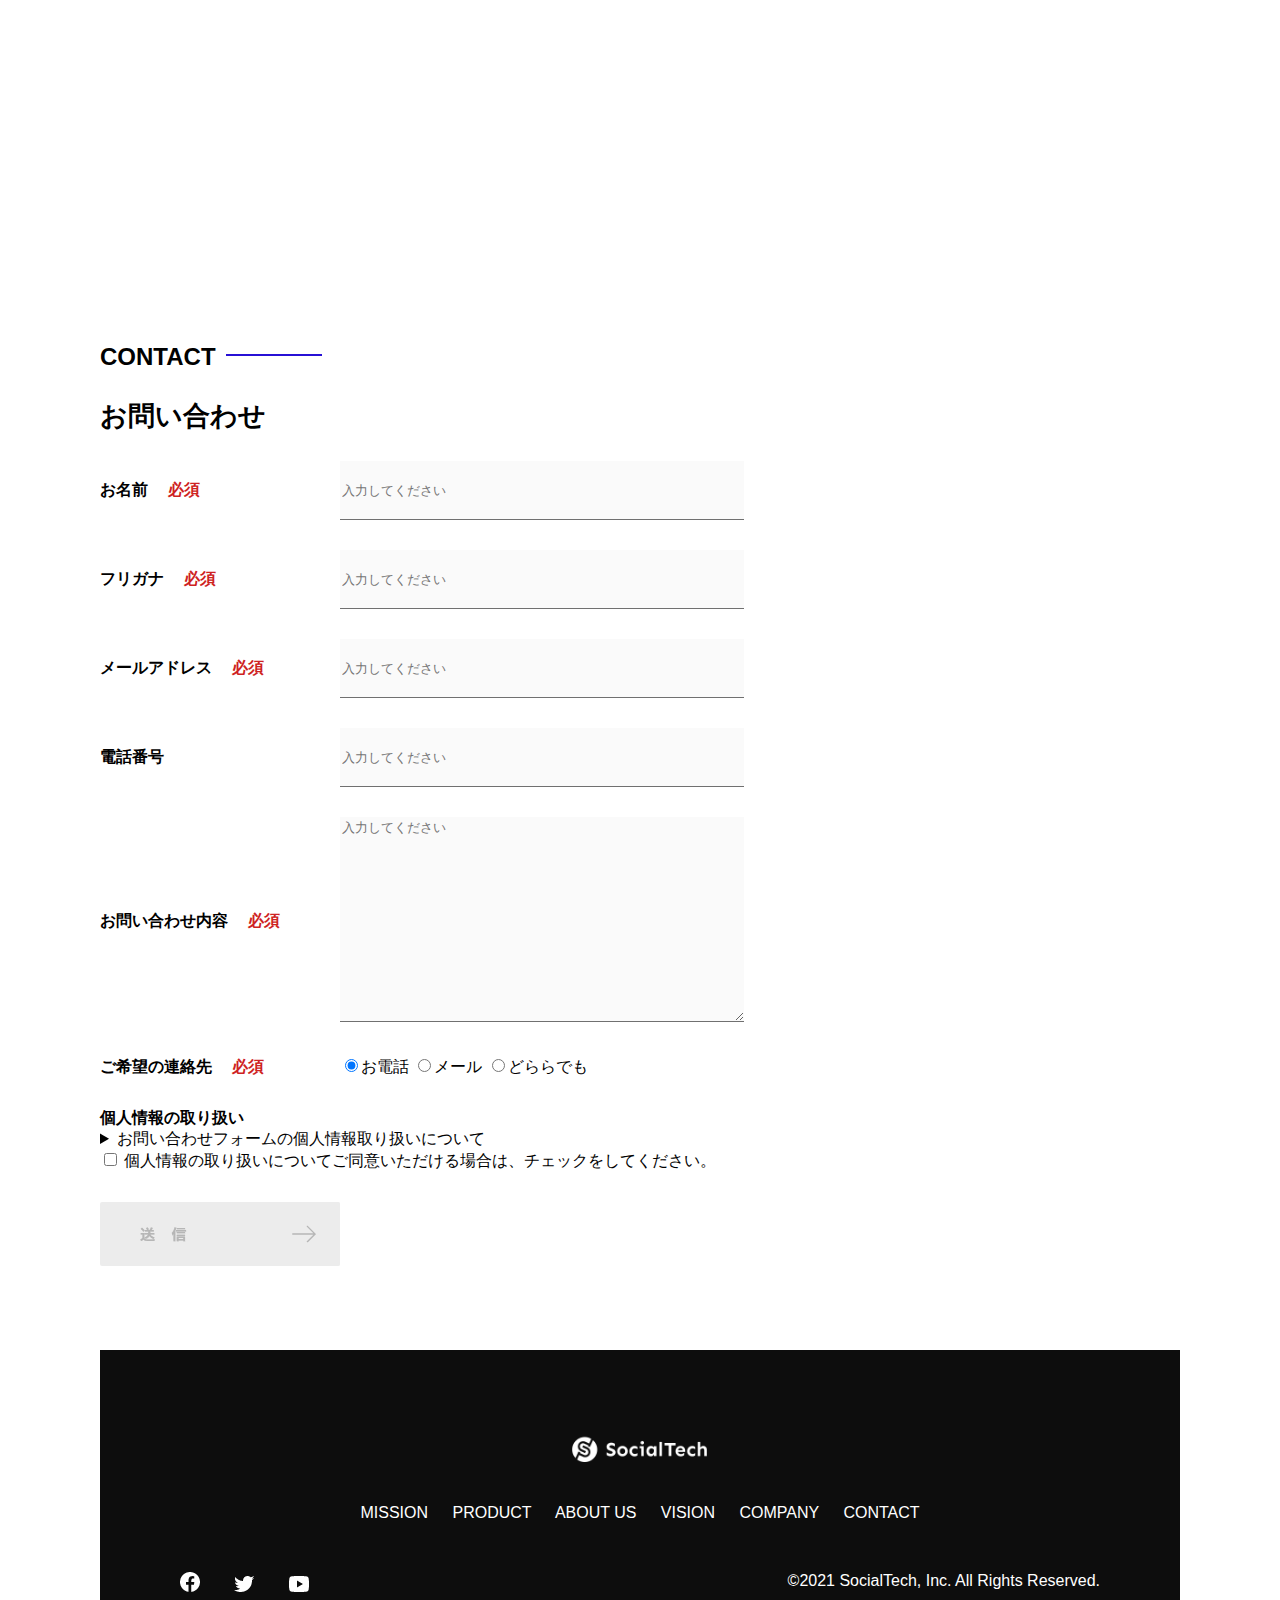
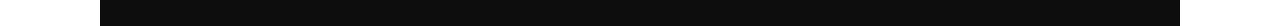
==== commit ed158cfe: "Add files via upload" ====
--- a/socialtech-kadai_012/index.html
+++ b/socialtech-kadai_012/index.html
@@ -18,6 +18,28 @@
      <a href="index.html#company">COMPANY</a>
      <a href="index.html#contact">CONTACT</a>
     </nav>
+    
+  <img id="menu-sp" src="images/button-menu.png" alt="ナビゲーションを開く" onclick="document.getElementById('nav-sp').style.display = 'block'">
+  <nav id="nav-sp">
+    <img id="close" src="images/button-close.png" alt="ナビゲーションを閉じる" onclick="document.getElementById('nav-sp').style.display = 'none'">
+    <a id="logo-sp" href="index.html" onclick="document.getElementById('nav-sp').style.display = 'none'"><img
+        src="images/logo-sp.png" alt="トップページに戻る"></a>
+    <a class="menu" href="mission.html" onclick="document.getElementById('nav-sp').style.display = 'none'">MISSION</a>
+    <a class="menu" href="product.html" onclick="document.getElementById('nav-sp').style.display = 'none'">PRODUCT</a>
+    <a class="menu" href="index.html#aboutus" onclick="document.getElementById('nav-sp').style.display = 'none'">ABOUT
+      US</a>
+    <a class="menu" href="index.html#vision"
+      onclick="document.getElementById('nav-sp').style.display = 'none'">VISION</a>
+    <a class="menu" href="index.html#company"
+      onclick="document.getElementById('nav-sp').style.display = 'none'">COMPANY</a>
+    <a class="menu" href="index.html#contact"
+      onclick="document.getElementById('nav-sp').style.display = 'none'">CONTACT</a>
+    <div id="sns">
+      <a href="https://www.facebook.com/sejuku2013"><img src="images/button-facebook.png" alt="Facebookのリンク"></a>
+      <a href="https://twitter.com/samuraijuku"><img src="images/button-twitter.png" alt="Twitterのリンク"></a>
+      <a href="https://www.youtube.com/channel/UCCFOQO5aDK0xXam4cUQXT8g"><img src="images/button-youtube.png" alt="YouTubeのリンク"></a>
+    </div>
+  </nav>
   </header>  
     <main>
         <article>
--- a/socialtech-kadai_012/style.css
+++ b/socialtech-kadai_012/style.css
@@ -1,5 +1,6 @@
 body{font-family:  "Source Sans Pro", "Hiragino Kaku Gothic ProN", Meiryo, Arial, sans-serif;}
 p{font-size: 15px;}
+@media  screen and (min-width:768px) {
 body{
     max-width: 1080px; 
     min-width: 960px;
@@ -35,7 +36,7 @@
     position: relative;
     height: 400px;
 }
-#main-mesage{
+#main-message{
     position: absolute;
     top: 0px; left: 0px;
     background-color: #2710d5;
@@ -46,12 +47,12 @@
     width: 100%;
     z-index: 11;
 }
-#main-mesage>h1{
+#main-message>h1{
     font-size: 60px;
     font-weight: bold;
     margin: 100px 0 0 50px;
 }
-#main-mesage>p{
+#main-message>p{
     font-size: 28px;
     margin: 0 0 0 50px;
 }
@@ -106,27 +107,19 @@
     margin: 80px 0 80px 0;
     padding: 10px 40px 0px 40px;
   }
-  
-  /* 外枠 */
   #product > div {
     margin-top: 40px;
     display: flex;
   }
-  
-  /* 左のカラム */
   #product-left {
     width: 50%;
     margin-right: 20px;
   }
-  
-  /* 右のカラム */
   #product-right {
     width: 50%;
     margin-left: 20px;
     margin-top: 80px;
   }
-  
-  /* 画像＋説明の枠 */
   #product-left > div {
     position: relative;
     height: 480px;
@@ -231,19 +224,79 @@
         color: #ffffff;
         float: right;
       }
+    }
+    @media screen and (max-width:767px) {
+      body{
+        min-width: 375px;
+        margin: 0;
+      }
+      #nav-pc{
+        display: none;
+      }
+      #menu-sp{
+        float: right;
+        padding: 0;        
+      }
+      #nav-sp{
+        background-color: #2710d5;
+        position: absolute;
+        left: 0;
+        top: 0;
+        height: 100%;
+        width: 100%;
+        display: none;
+        z-index: 100;
+      }
+      #close{
+        position: absolute;
+        top: 20px;
+        right: 20px;
+      }
+      #logo-sp{
+        margin: 80px 0 30px 20px;
+      }
+      #nav-sp>a{
+        display: block;
+      }
+      #nav-sp>a:link{
+        color: #ffffff;
+      }
+      #nav-sp>a:hover{
+        color: #ffffff;
+        text-decoration: underline;
+      }
+      #nav-sp>a:active{
+        color: #ffffff;
+      }
+      #nav-sp> .menu{
+        text-decoration: none;
+        display: block;
+        margin: 0 20px 0 20px;
+        height: 44px;
+        font-size: 16px;
+        background-image: url(images/arrow.png);
+        background-repeat: no-repeat;
+        background-position: right top;
+    }
+    #sns{
+      position: absolute;
+      bottom: 20px;
+      left: 20px;
+    }
+    #sns> a {
+      margin-right: 30px;
+    }
+  }
       #vision {
         margin: 80px auto 80px auto;
       }
-      
-      /* セクション内の外枠 */
+    
       #vision > div {
         width: 100%;
         display: flex;
         justify-content: space-between;
         flex-wrap: wrap;
       }
-      
-      /* 7つの行動指針の枠 */
       .vision-box {
         width: 300px;
         height: 300px;
@@ -412,4 +465,4 @@
 }
 .case-content{
   font-size: 14px;
-}+}
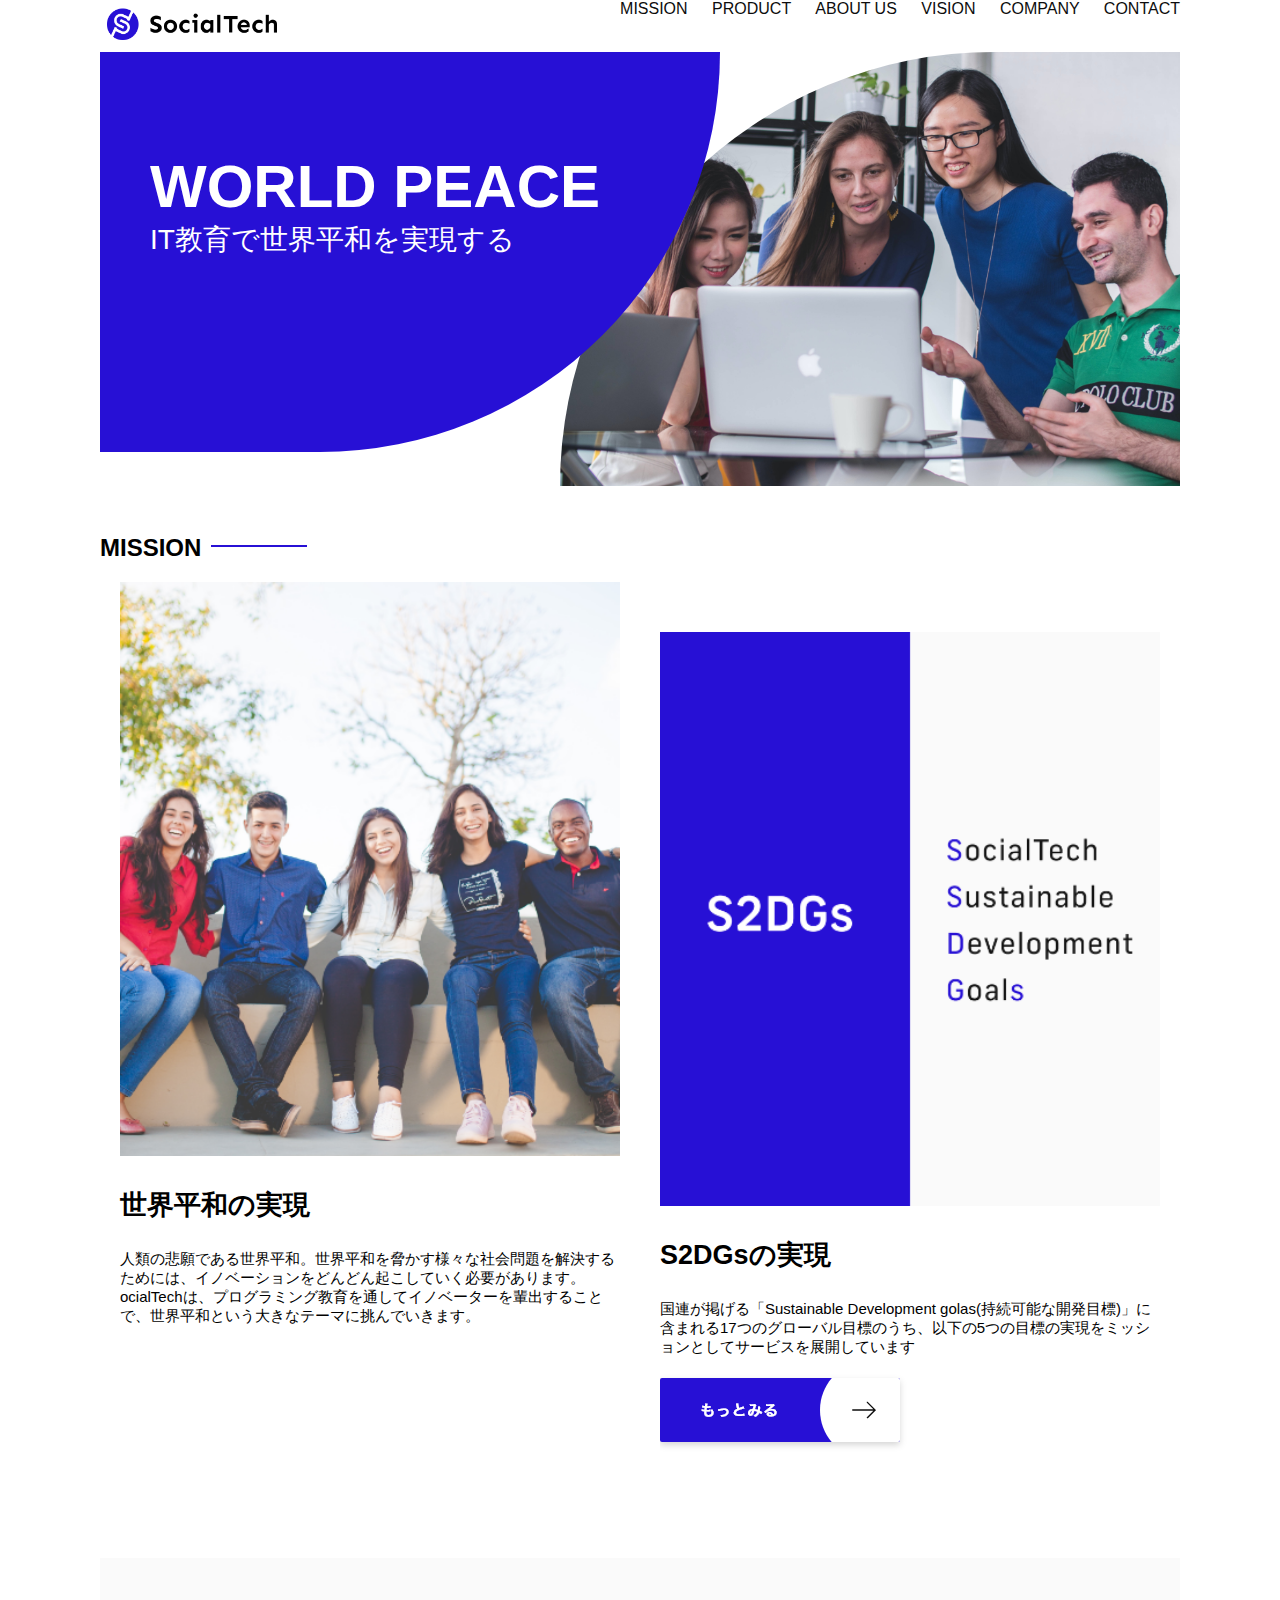
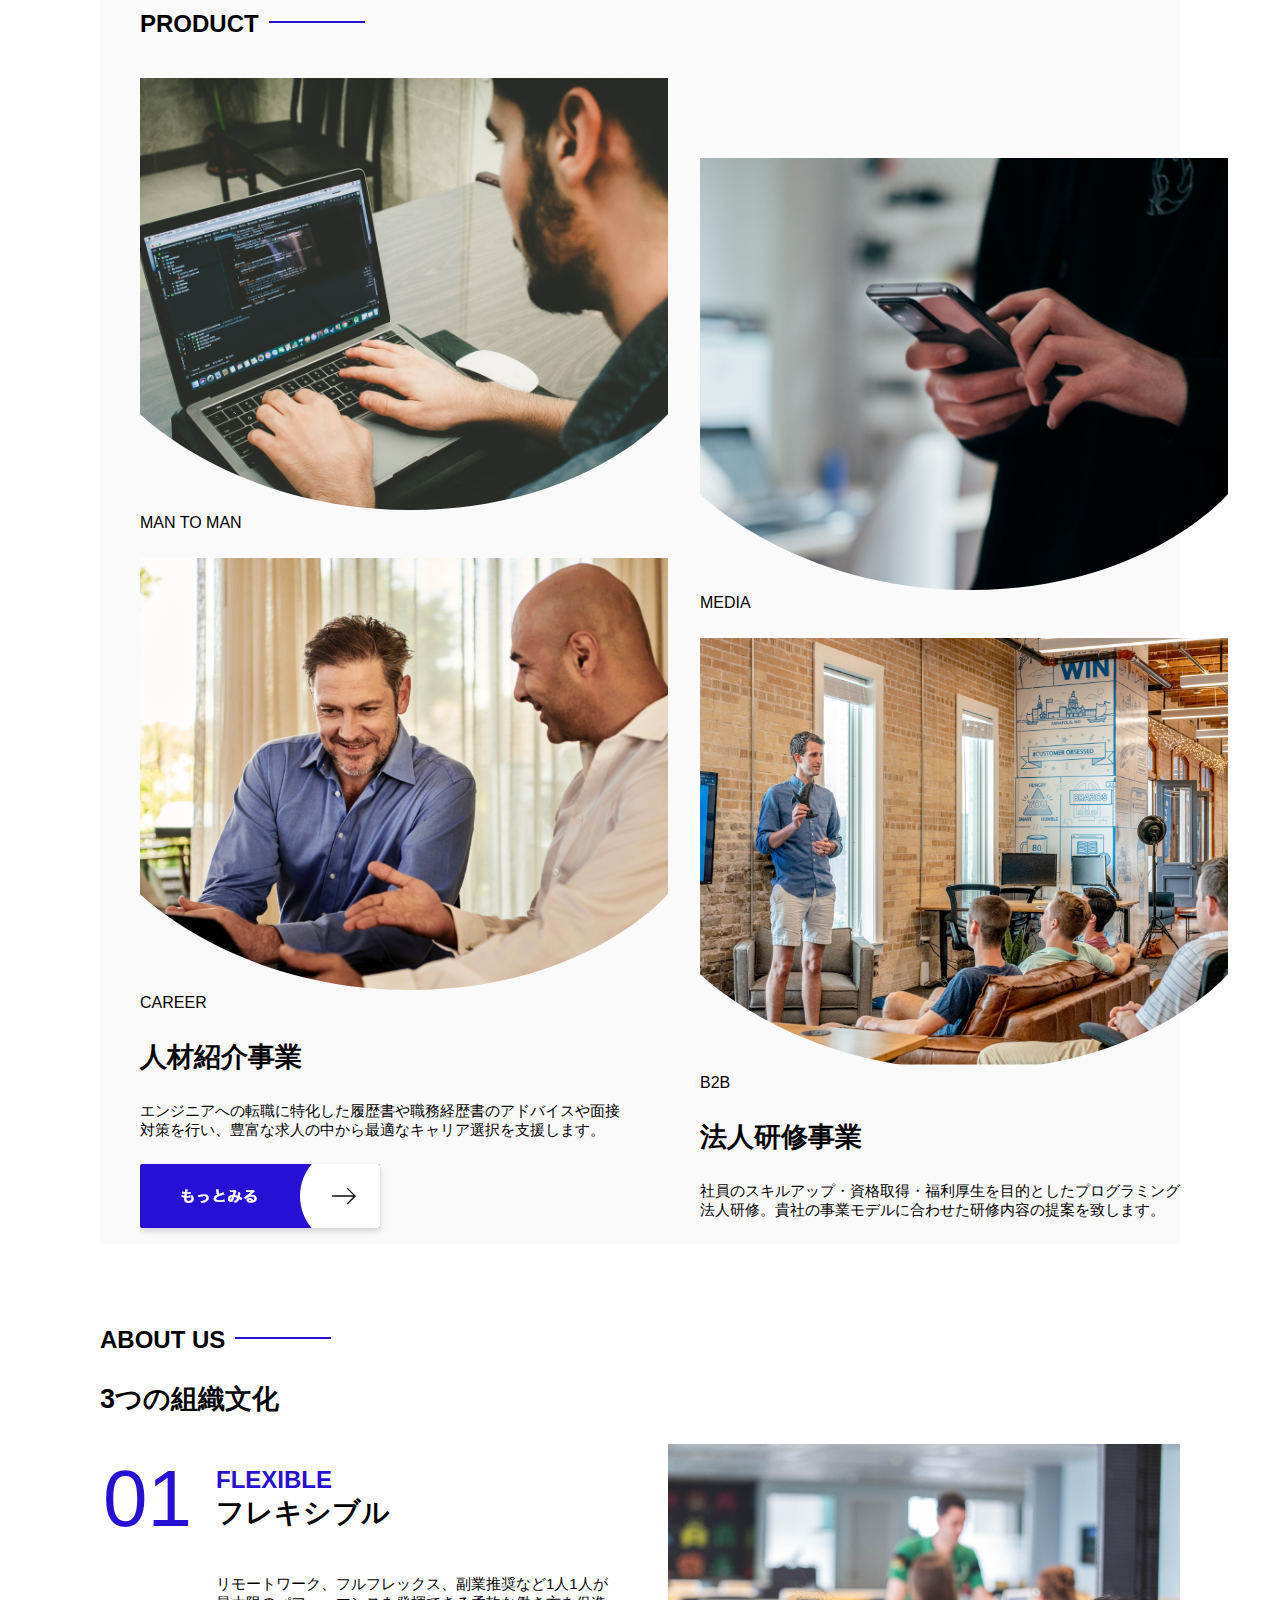
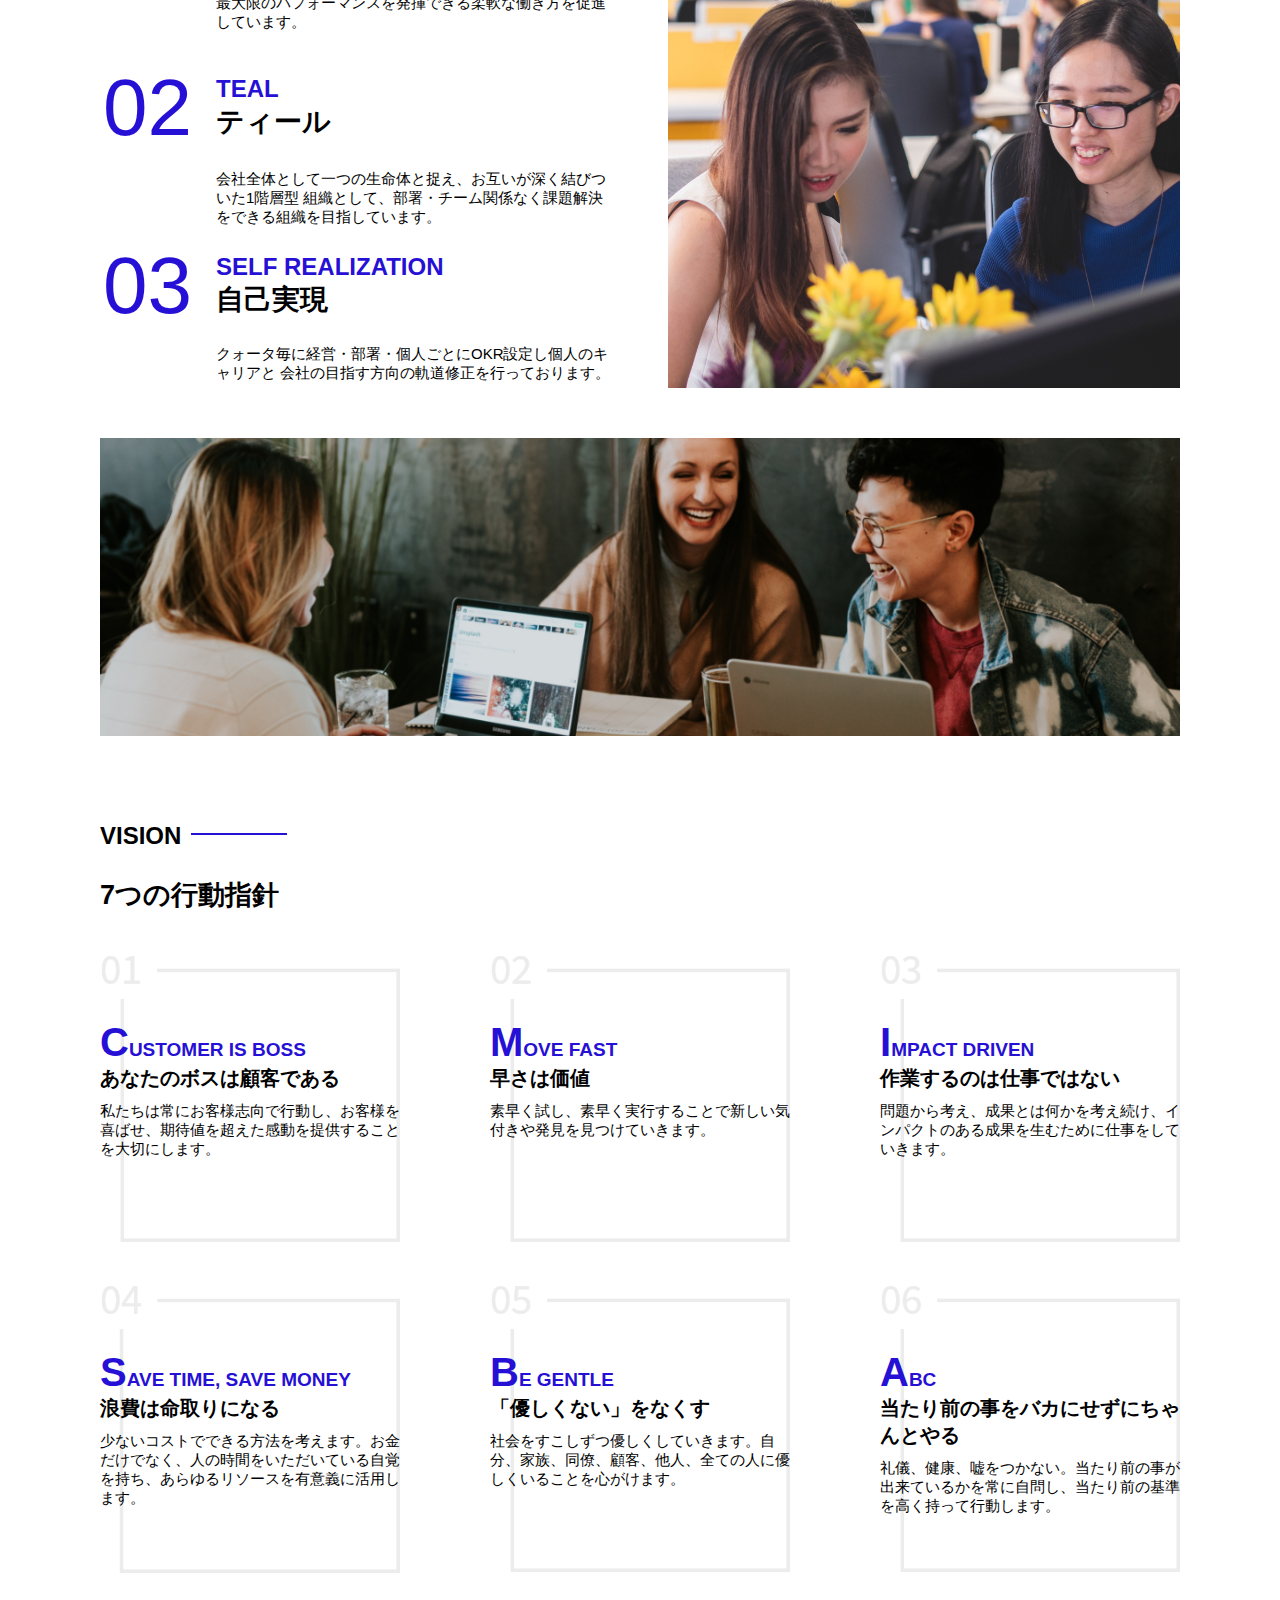
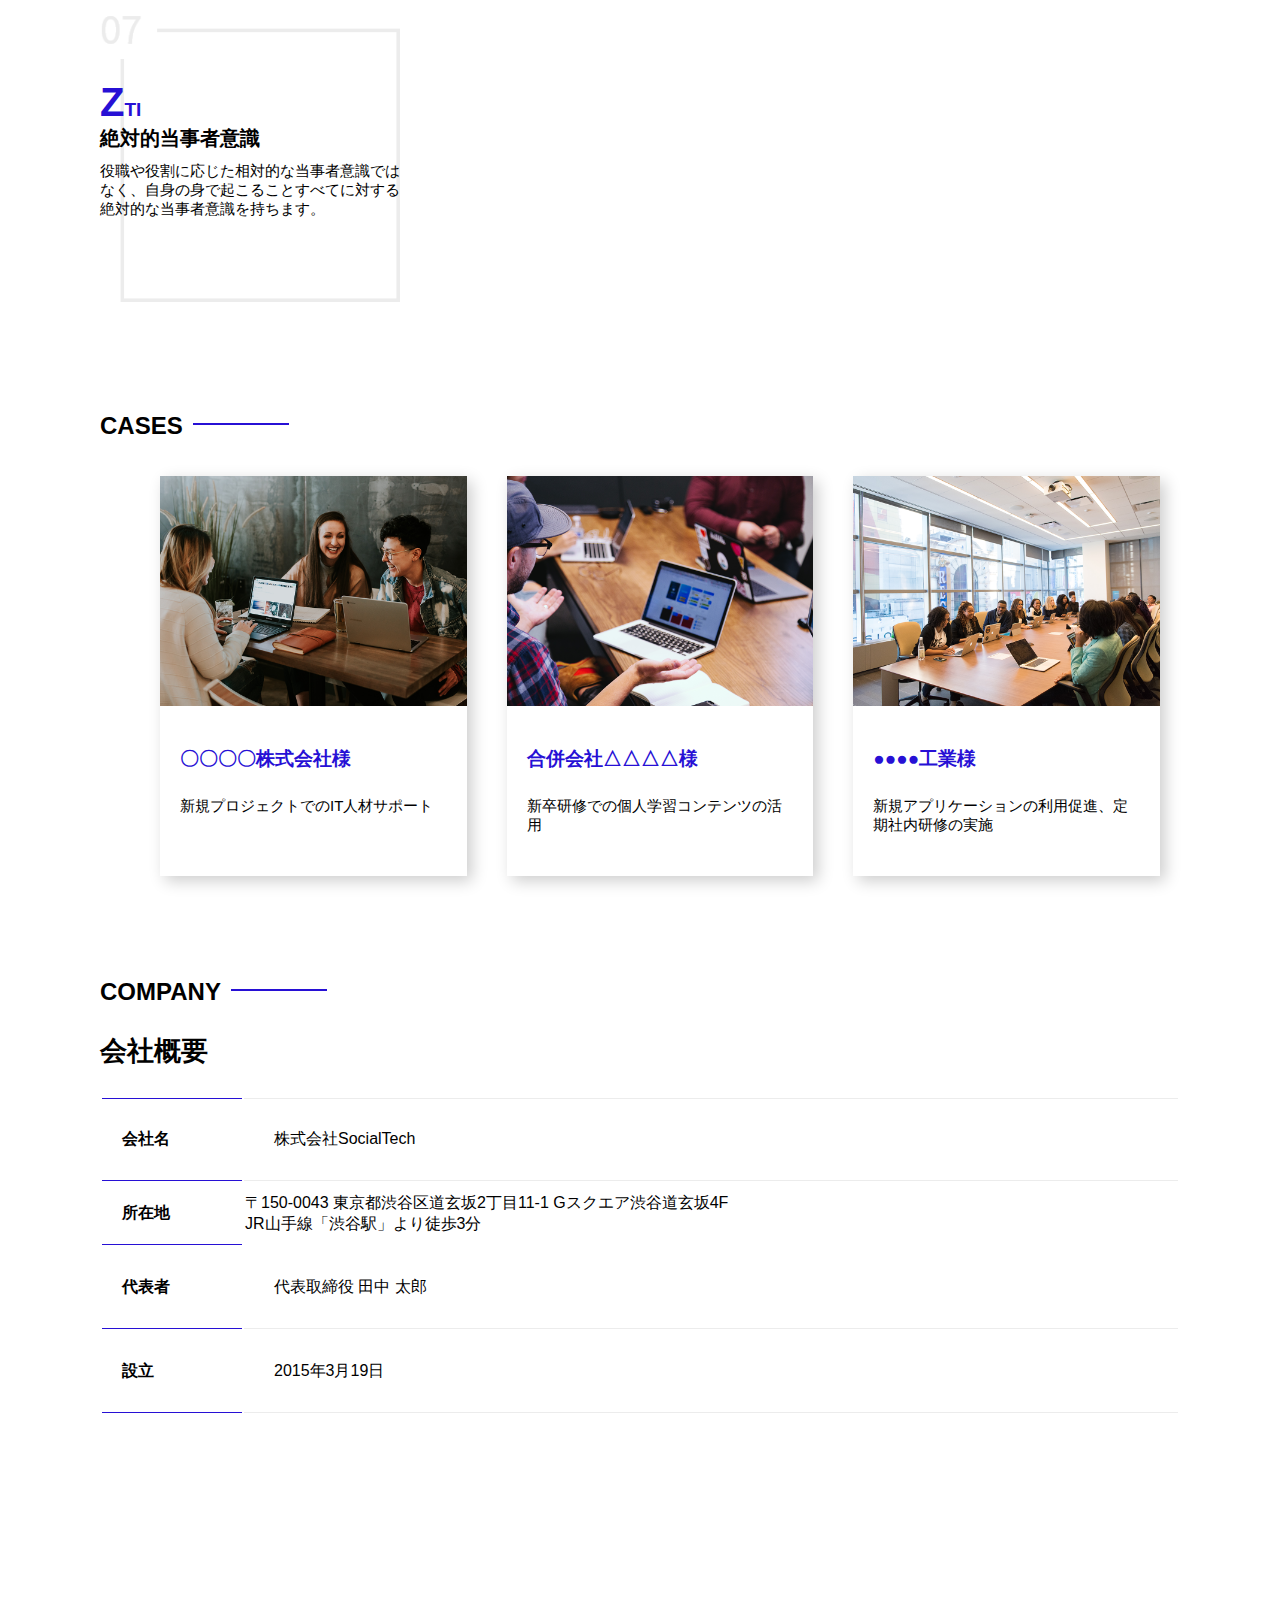
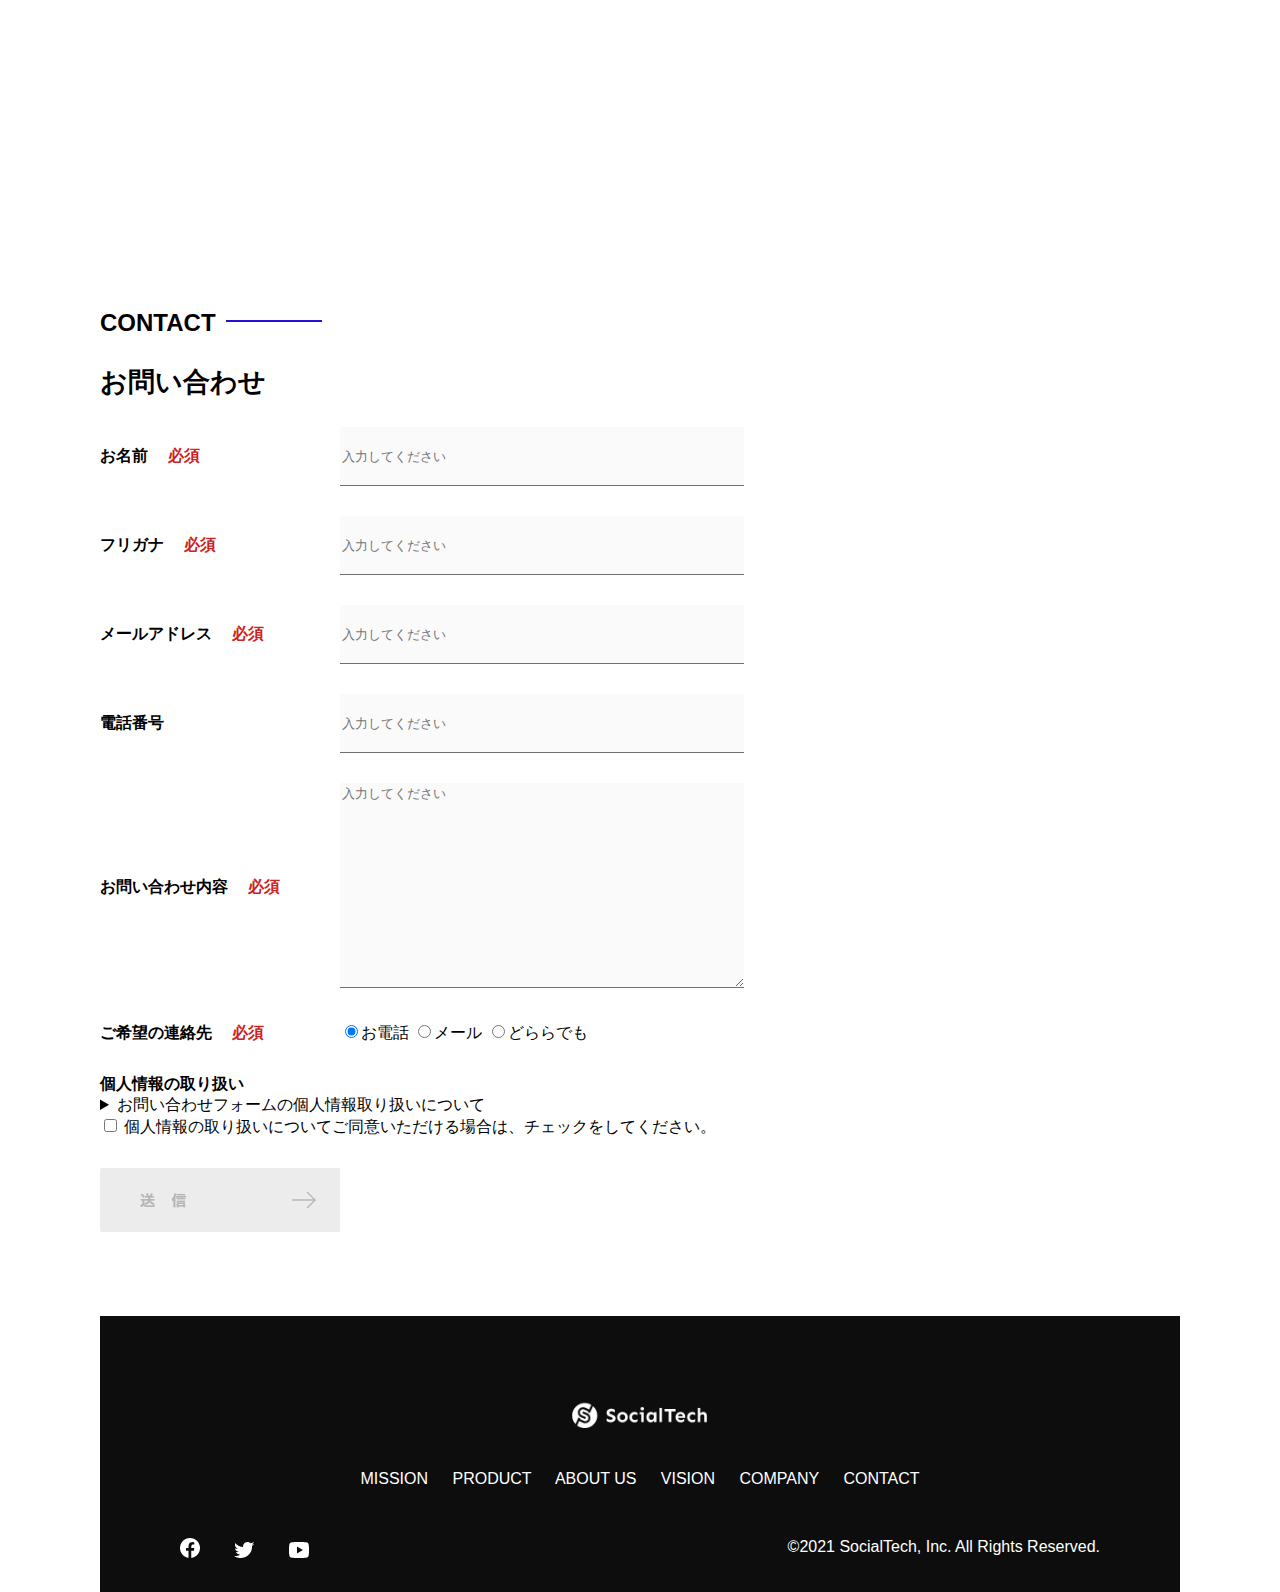
==== commit 935a539b: "socialtech-kadai_012" ====
--- a/socialtech-kadai_012/index.html
+++ b/socialtech-kadai_012/index.html
@@ -19,26 +19,7 @@
      <a href="index.html#contact">CONTACT</a>
     </nav>
     
-  <img id="menu-sp" src="images/button-menu.png" alt="ナビゲーションを開く" onclick="document.getElementById('nav-sp').style.display = 'block'">
-  <nav id="nav-sp">
-    <img id="close" src="images/button-close.png" alt="ナビゲーションを閉じる" onclick="document.getElementById('nav-sp').style.display = 'none'">
-    <a id="logo-sp" href="index.html" onclick="document.getElementById('nav-sp').style.display = 'none'"><img
-        src="images/logo-sp.png" alt="トップページに戻る"></a>
-    <a class="menu" href="mission.html" onclick="document.getElementById('nav-sp').style.display = 'none'">MISSION</a>
-    <a class="menu" href="product.html" onclick="document.getElementById('nav-sp').style.display = 'none'">PRODUCT</a>
-    <a class="menu" href="index.html#aboutus" onclick="document.getElementById('nav-sp').style.display = 'none'">ABOUT
-      US</a>
-    <a class="menu" href="index.html#vision"
-      onclick="document.getElementById('nav-sp').style.display = 'none'">VISION</a>
-    <a class="menu" href="index.html#company"
-      onclick="document.getElementById('nav-sp').style.display = 'none'">COMPANY</a>
-    <a class="menu" href="index.html#contact"
-      onclick="document.getElementById('nav-sp').style.display = 'none'">CONTACT</a>
-    <div id="sns">
-      <a href="https://www.facebook.com/sejuku2013"><img src="images/button-facebook.png" alt="Facebookのリンク"></a>
-      <a href="https://twitter.com/samuraijuku"><img src="images/button-twitter.png" alt="Twitterのリンク"></a>
-      <a href="https://www.youtube.com/channel/UCCFOQO5aDK0xXam4cUQXT8g"><img src="images/button-youtube.png" alt="YouTubeのリンク"></a>
-    </div>
+ 
   </nav>
   </header>  
     <main>
